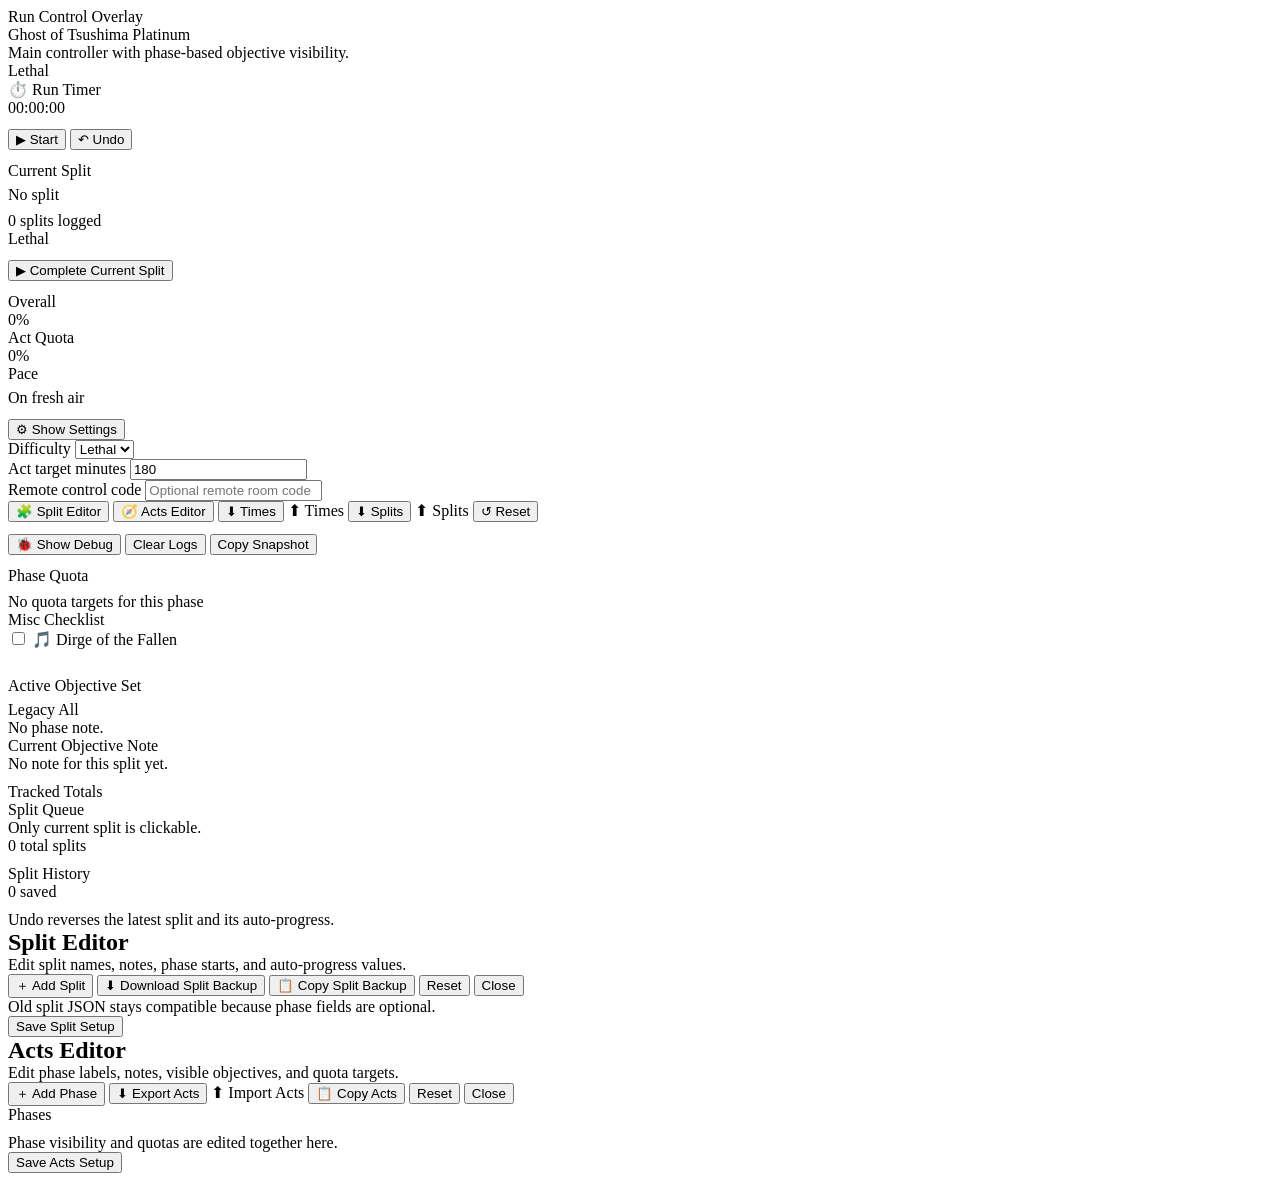
==== index.html @ b8024d8b "Update index.html" ====
<!DOCTYPE html>
<html lang="en">
<head>
  <meta charset="UTF-8" />
  <meta name="viewport" content="width=device-width, initial-scale=1.0" />
  <title>Ghost of Tsushima Controller</title>
  <link rel="stylesheet" href="./styles.css" />
</head>
<body>
  <div class="app">
    <div class="top">
      <div>
        <div class="eyebrow">Run Control Overlay</div>
        <div id="runTitle" class="title">Ghost of Tsushima Platinum</div>
        <div class="subtitle">Main controller with phase-based objective visibility.</div>
      </div>
      <div id="difficultyBadge" class="badge lethal">Lethal</div>
    </div>

    <div class="layout">
      <div class="stack">
        <div class="panel">
          <div class="timerBox">
            <div class="timerLabel">⏱️ Run Timer</div>
            <div id="timer" class="timer">00:00:00</div>
            <div class="row" style="justify-content:center;margin-top:12px">
              <button id="startPauseBtn" class="btn primary">▶ Start</button>
              <button id="undoBtn" class="btn">↶ Undo</button>
            </div>
          </div>
        </div>

        <div class="panel">
          <div class="card">
            <div class="eyebrow">Current Split</div>
            <div id="currentSplitLabel" class="mid" style="margin-top:6px">No split</div>
            <div class="row" style="margin-top:8px">
              <div id="historyCount" class="pill">0 splits logged</div>
              <div id="modePill" class="pill">Lethal</div>
            </div>
            <button id="advanceCurrentBtn" class="btn primary full" style="margin-top:12px">
              ▶ Complete Current Split
            </button>
          </div>
        </div>

        <div class="panel">
          <div class="compact">
            <div class="card">
              <div class="eyebrow">Overall</div>
              <div id="overallPercent" class="big">0%</div>
              <div class="bar"><span id="overallBar" style="width:0%"></span></div>
            </div>
            <div class="card">
              <div class="eyebrow">Act Quota</div>
              <div id="act1SummaryValue" class="big">0%</div>
              <div class="bar">
                <span id="act1SummaryBar" style="width:0%;background:var(--blue)"></span>
              </div>
            </div>
            <div class="card">
              <div class="eyebrow">Pace</div>
              <div id="pacePill" class="mid" style="margin-top:6px">On fresh air</div>
            </div>
          </div>
        </div>

        <div class="panel">
          <button id="settingsToggle" class="btn full">⚙ Show Settings</button>

          <div id="settingsPanel" class="settings">
            <div class="fields">
              <div class="field">
                <label for="difficultySelect">Difficulty</label>
                <select id="difficultySelect">
                  <option value="Lethal">Lethal</option>
                  <option value="Easy">Easy</option>
                </select>
              </div>

              <div class="field">
                <label for="act1TargetMinutes">Act target minutes</label>
                <input id="act1TargetMinutes" type="number" value="180" />
              </div>

              <div class="field">
                <label for="remoteCode">Remote control code</label>
                <input id="remoteCode" type="text" placeholder="Optional remote room code" />
              </div>

              <div class="row">
                <button id="openSplitEditorBtn" class="btn">🧩 Split Editor</button>
                <button id="openActsEditorBtn" class="btn">🧭 Acts Editor</button>
                <button id="exportTimesBtn" class="btn">⬇ Times</button>
                <label class="btn">
                  ⬆ Times
                  <input id="importTimesInput" type="file" accept="application/json" hidden />
                </label>
                <button id="exportSplitsBtn" class="btn">⬇ Splits</button>
                <label class="btn">
                  ⬆ Splits
                  <input id="importSplitsInput" type="file" accept="application/json" hidden />
                </label>
                <button id="resetBtn" class="btn danger">↺ Reset</button>
              </div>
            </div>

            <div class="debugDock">
              <div class="row">
                <button id="debugToggle" class="btn">🐞 Show Debug</button>
                <button id="debugClear" class="btn">Clear Logs</button>
                <button id="debugCopy" class="btn">Copy Snapshot</button>
              </div>

              <div id="debugPanel" class="debugPanel">
                <div class="debugSection">
                  <div class="eyebrow">Status</div>
                  <div id="debugStatus"></div>
                </div>

                <div class="debugSection">
                  <div class="eyebrow">Logs</div>
                  <div id="debugBody" class="debugBody"></div>
                </div>
              </div>
            </div>
          </div>
        </div>
      </div>

      <div class="stack">
        <div class="goalsQueue">
          <div class="panel">
            <div class="mainTop">
              <div class="card">
                <div class="eyebrow">Phase Quota</div>
                <div id="act1QuotaText" class="mid" style="margin-top:8px">
                  No quota targets for this phase
                </div>
              </div>

              <div class="card">
                <div class="eyebrow">Misc Checklist</div>
                <label class="row" style="margin-top:10px;justify-content:flex-start;gap:8px;cursor:pointer">
                  <input id="dirgeCheckbox" type="checkbox" />
                  <span>🎵 Dirge of the Fallen</span>
                </label>
                <div class="subtitle" style="margin-top:10px;color:white">
                  Monochrome and Cooper are tracked as counters. Dirge is a one-time checkbox.
                </div>
              </div>
            </div>

            <div class="phaseBox">
              <div class="eyebrow">Active Objective Set</div>
              <div id="activePhaseName" class="mid" style="margin-top:6px">Legacy All</div>
              <div id="activePhaseNote" class="objectiveText">No phase note.</div>
              <div id="visibleObjectives" class="visibleList"></div>
            </div>

            <div class="objectiveNote">
              <div class="eyebrow">Current Objective Note</div>
              <div id="currentObjectiveText" class="objectiveText">No note for this split yet.</div>
            </div>

            <div class="eyebrow" style="margin-top:10px">Tracked Totals</div>
            <div id="progressGrid" class="progressGrid"></div>
          </div>

          <div class="panel">
            <div class="row between" style="margin-bottom:10px">
              <div>
                <div class="mid">Split Queue</div>
                <div class="subtitle">Only current split is clickable.</div>
              </div>
              <div id="queuePill" class="pill">0 total splits</div>
            </div>

            <div class="queueWrap">
              <div id="splitButtons" class="splitList"></div>

              <div class="card">
                <div class="row between">
                  <div class="eyebrow">Split History</div>
                  <div id="historySaved" class="subtitle">0 saved</div>
                </div>
                <div id="historyList" class="history" style="margin-top:8px"></div>
                <div class="subtitle" style="margin-top:10px">
                  Undo reverses the latest split and its auto-progress.
                </div>
              </div>
            </div>
          </div>
        </div>
      </div>
    </div>

    <div id="splitEditorOverlay" class="overlay">
      <div class="editor">
        <div class="editorHead">
          <div>
            <h2 style="margin:0">Split Editor</h2>
            <div class="subtitle">
              Edit split names, notes, phase starts, and auto-progress values.
            </div>
          </div>
          <div class="row">
            <button id="addSplitEditorBtn" class="btn">＋ Add Split</button>
            <button id="downloadSplitBackupBtn" class="btn">⬇ Download Split Backup</button>
            <button id="copySplitBackupBtn" class="btn">📋 Copy Split Backup</button>
            <button id="resetSplitEditorBtn" class="btn">Reset</button>
            <button id="closeSplitEditorBtn" class="btn">Close</button>
          </div>
        </div>

        <div id="splitEditorGrid" class="editorGrid"></div>

        <div class="editorHead" style="border-top:1px solid var(--border);border-bottom:0;top:auto;bottom:0">
          <div class="subtitle">Old split JSON stays compatible because phase fields are optional.</div>
          <button id="saveSplitEditorBtn" class="btn primary">Save Split Setup</button>
        </div>
      </div>
    </div>

    <div id="actsEditorOverlay" class="overlay">
      <div class="editor">
        <div class="editorHead">
          <div>
            <h2 style="margin:0">Acts Editor</h2>
            <div class="subtitle">
              Edit phase labels, notes, visible objectives, and quota targets.
            </div>
          </div>
          <div class="row">
            <button id="addActsEditorBtn" class="btn">＋ Add Phase</button>
            <button id="exportActsEditorBtn" class="btn">⬇ Export Acts</button>
            <label class="btn">
              ⬆ Import Acts
              <input id="importActsEditorInput" type="file" accept="application/json" hidden />
            </label>
            <button id="copyActsEditorBtn" class="btn">📋 Copy Acts</button>
            <button id="resetActsEditorBtn" class="btn">Reset</button>
            <button id="closeActsEditorBtn" class="btn">Close</button>
          </div>
        </div>

        <div class="editorGrid" style="grid-template-columns: 320px 1fr;">
          <div class="editorCard">
            <div class="eyebrow" style="margin-bottom:10px">Phases</div>
            <div id="actsEditorPhaseList" class="splitList"></div>
          </div>

          <div id="actsEditorForm"></div>
        </div>

        <div class="editorHead" style="border-top:1px solid var(--border);border-bottom:0;top:auto;bottom:0">
          <div class="subtitle">Phase visibility and quotas are edited together here.</div>
          <button id="saveActsEditorBtn" class="btn primary">Save Acts Setup</button>
        </div>
      </div>
    </div>
  </div>

  <script type="module" src="./controller.js"></script>
</body>
</html>
---- styles.css ----
.layout {
  display: grid;
  grid-template-columns: 350px 1fr;
  gap: 12px;
}

.stack > * + * {
  margin-top: 12px;
}

.panel {
  background: var(--panel);
  border: 1px solid var(--border);
}

.copyModal {
  width: min(900px, 100%);
  background: rgba(8, 12, 22, 0.98);
  border: 1px solid var(--border);
  border-radius: 22px;
  box-shadow: var(--shadow);
  padding: 14px;
}

.copyArea {
  width: 100%;
  min-height: 360px;
  background: rgba(0, 0, 0, 0.32);
  color: white;
  border: 1px solid var(--border);
  border-radius: 12px;
  padding: 12px;
  font-family: var(--mono);
  font-size: 12px;
  line-height: 1.4;
  resize: vertical;
}

.debugDock {
  margin-top: 12px;
}

.debugPanel {
  display: none;
  margin-top: 10px;
  padding: 12px;
  background: rgba(0, 0, 0, 0.55);
  border: 1px solid var(--border);
  border-radius: 16px;
}

.debugPanel.open {
  display: block;
}

.debugSection + .debugSection {
  margin-top: 12px;
}

.debugBody {
  max-height: 320px;
  overflow: auto;
  display: grid;
  gap: 8px;
  margin-top: 8px;
}

.debugLog {
  border: 1px solid var(--border);
  border-radius: 12px;
  padding: 8px 10px;
  background: rgba(255, 255, 255, 0.04);
}

.debugLog-info {
  border-color: rgba(97, 168, 255, 0.25);
}

.debugLog-warn {
  border-color: rgba(255, 196, 0, 0.28);
}

.debugLog-error {
  border-color: rgba(255, 93, 115, 0.28);
}

.debugLogTop {
  display: flex;
  gap: 8px;
  flex-wrap: wrap;
  font-size: 11px;
  color: var(--muted);
  margin-bottom: 4px;
}

.debugLogName,
.debugLogLevel {
  font-weight: 800;
}

.debugLogMsg {
  font-size: 13px;
  color: var(--text);
}

.debugLogData {
  margin: 6px 0 0;
  padding: 8px;
  border-radius: 10px;
  background: rgba(0, 0, 0, 0.25);
  font-family: var(--mono);
  font-size: 11px;
  white-space: pre-wrap;
  word-break: break-word;
  color: #dbeafe;
}

.debugStatusRow {
  display: grid;
  grid-template-columns: 180px 1fr;
  gap: 10px;
  padding: 6px 0;
  border-top: 1px solid rgba(255, 255, 255, 0.05);
}

.debugStatusRow:first-child {
  border-top: 0;
}

.debugStatusKey {
  color: var(--muted);
  font-size: 12px;
}

.debugStatusValue {
  color: var(--text);
  font-size: 12px;
  font-weight: 700;
}

.debugEmpty {
  color: var(--muted);
  font-size: 12px;
  padding: 8px 0;
}

@media (max-width: 1280px) {
  .layout,
  .queueWrap,
  .mainTop,
  .goalsQueue {
    grid-template-columns: 1fr;
  }
}

@media (max-width: 760px) {
  .editorCounters {
    grid-template-columns: 1fr;
  }

  .debugStatusRow {
    grid-template-columns: 1fr;
    gap: 4px;
  }
}
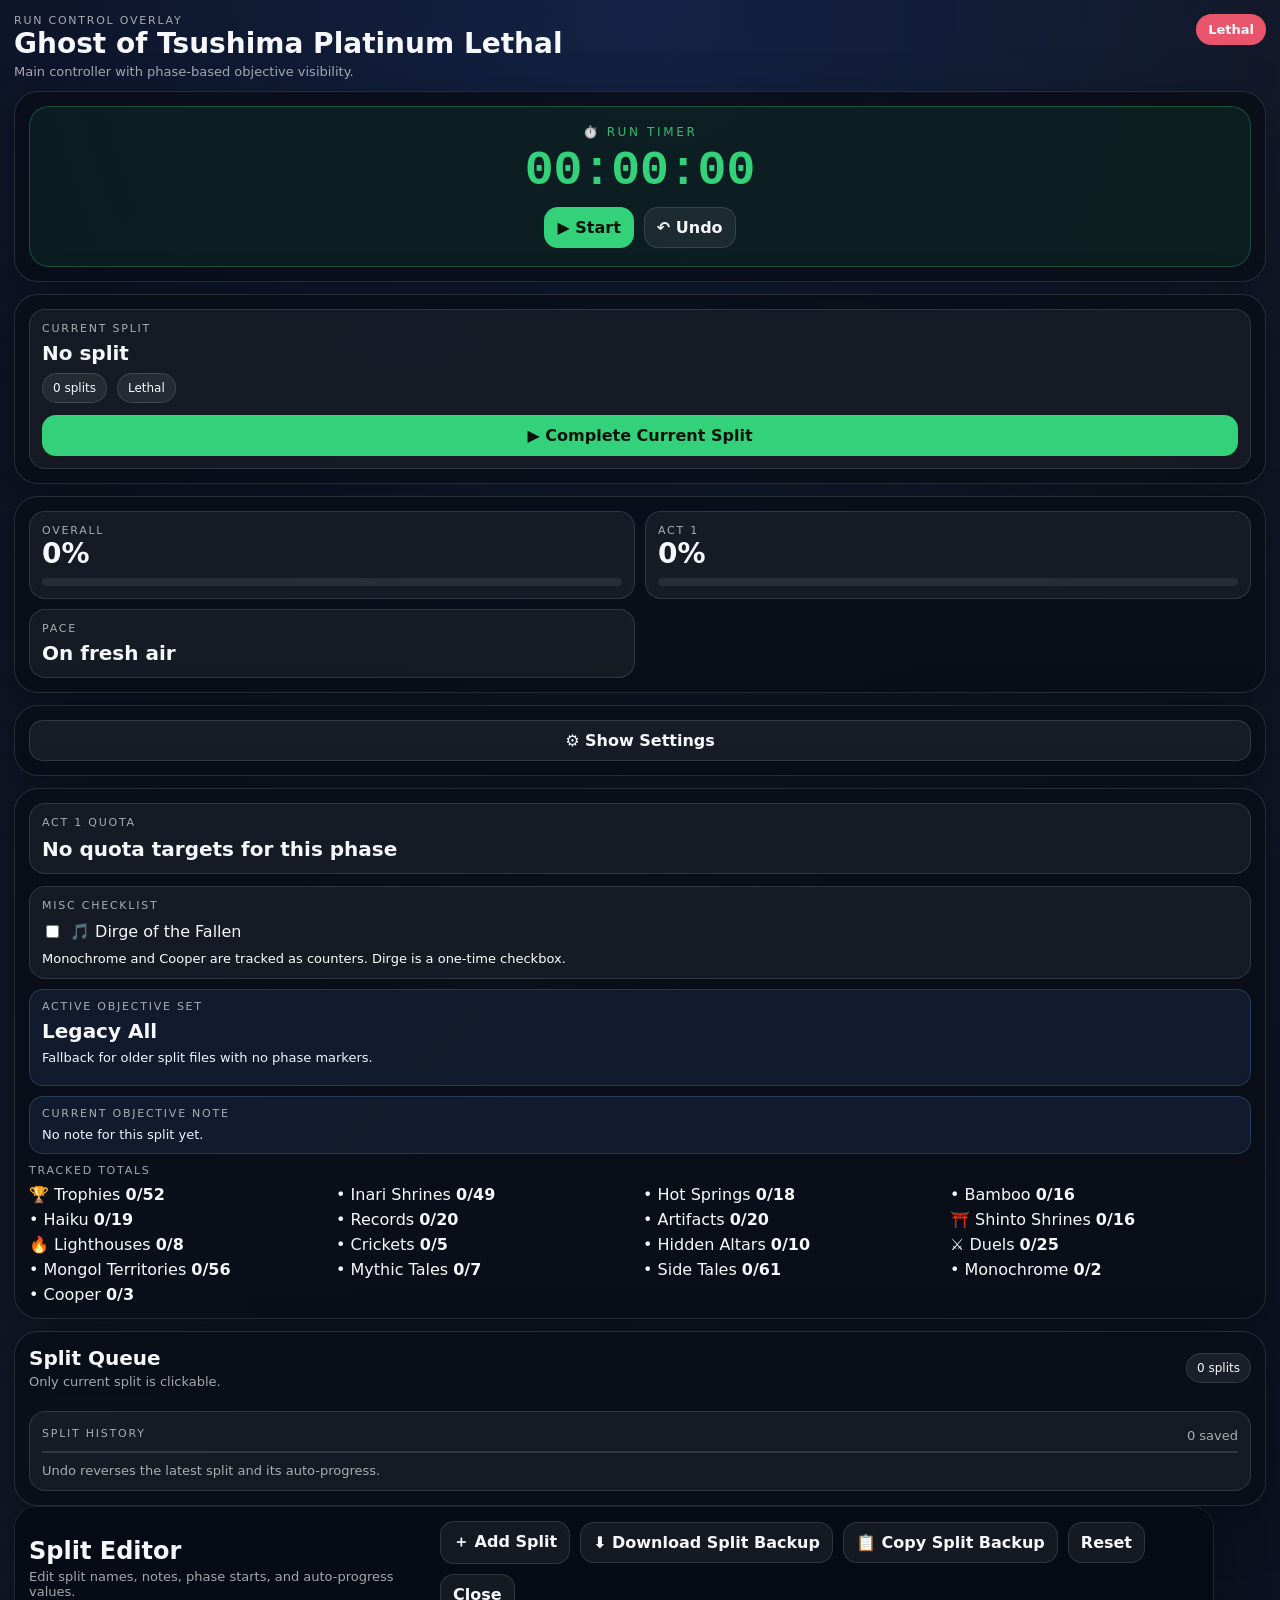
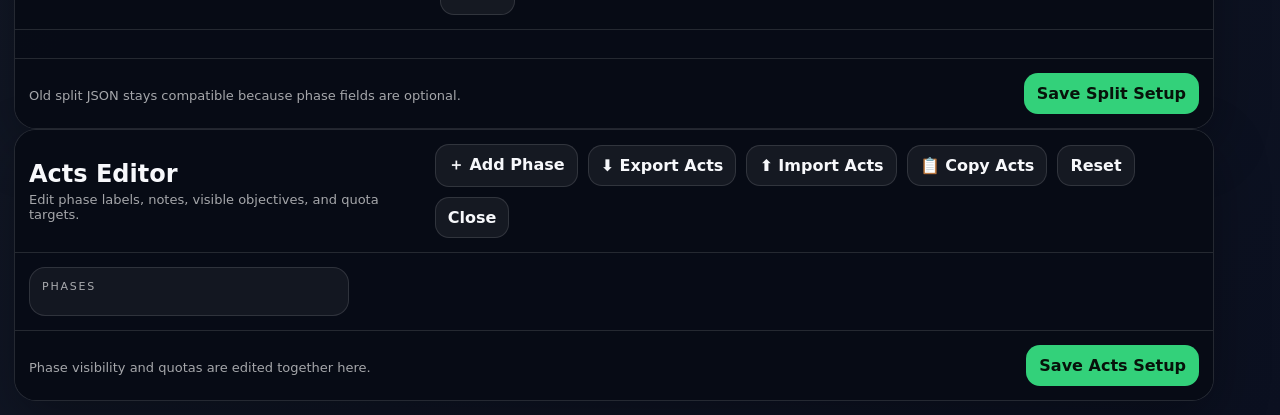
==== commit 1e1decc7: "Update index.html" ====
--- a/index.html
+++ b/index.html
@@ -11,7 +11,7 @@
     <div class="top">
       <div>
         <div class="eyebrow">Run Control Overlay</div>
-        <div id="runTitle" class="title">Ghost of Tsushima Platinum</div>
+        <div id="runTitle" class="title">Ghost of Tsushima Platinum Lethal</div>
         <div class="subtitle">Main controller with phase-based objective visibility.</div>
       </div>
       <div id="difficultyBadge" class="badge lethal">Lethal</div>
@@ -46,19 +46,19 @@
 
         <div class="panel">
           <div class="compact">
-            <div class="card">
+            <div class="card statCard">
               <div class="eyebrow">Overall</div>
               <div id="overallPercent" class="big">0%</div>
               <div class="bar"><span id="overallBar" style="width:0%"></span></div>
             </div>
-            <div class="card">
-              <div class="eyebrow">Act Quota</div>
+            <div class="card statCard">
+              <div class="eyebrow" id="actQuotaLabel">Act 1</div>
               <div id="act1SummaryValue" class="big">0%</div>
               <div class="bar">
                 <span id="act1SummaryBar" style="width:0%;background:var(--blue)"></span>
               </div>
             </div>
-            <div class="card">
+            <div class="card statCard">
               <div class="eyebrow">Pace</div>
               <div id="pacePill" class="mid" style="margin-top:6px">On fresh air</div>
             </div>
@@ -87,22 +87,22 @@
                 <label for="remoteCode">Remote control code</label>
                 <input id="remoteCode" type="text" placeholder="Optional remote room code" />
               </div>
-
-              <div class="row">
-                <button id="openSplitEditorBtn" class="btn">🧩 Split Editor</button>
-                <button id="openActsEditorBtn" class="btn">🧭 Acts Editor</button>
-                <button id="exportTimesBtn" class="btn">⬇ Times</button>
-                <label class="btn">
-                  ⬆ Times
-                  <input id="importTimesInput" type="file" accept="application/json" hidden />
-                </label>
-                <button id="exportSplitsBtn" class="btn">⬇ Splits</button>
-                <label class="btn">
-                  ⬆ Splits
-                  <input id="importSplitsInput" type="file" accept="application/json" hidden />
-                </label>
-                <button id="resetBtn" class="btn danger">↺ Reset</button>
-              </div>
+            </div>
+
+            <div class="row">
+              <button id="openSplitEditorBtn" class="btn">🧩 Split Editor</button>
+              <button id="openActsEditorBtn" class="btn">🧭 Acts Editor</button>
+              <button id="exportTimesBtn" class="btn">⬇ Times</button>
+              <label class="btn">
+                ⬆ Times
+                <input id="importTimesInput" type="file" accept="application/json" hidden />
+              </label>
+              <button id="exportSplitsBtn" class="btn">⬇ Splits</button>
+              <label class="btn">
+                ⬆ Splits
+                <input id="importSplitsInput" type="file" accept="application/json" hidden />
+              </label>
+              <button id="resetBtn" class="btn danger">↺ Reset</button>
             </div>
 
             <div class="debugDock">
@@ -133,8 +133,8 @@
           <div class="panel">
             <div class="mainTop">
               <div class="card">
-                <div class="eyebrow">Phase Quota</div>
-                <div id="act1QuotaText" class="mid" style="margin-top:8px">
+                <div class="eyebrow" id="act1QuotaTitle">Act 1 Quota</div>
+                <div id="act1QuotaText" class="mid quotaInline" style="margin-top:8px">
                   No quota targets for this phase
                 </div>
               </div>
@@ -195,7 +195,7 @@
       </div>
     </div>
 
-    <div id="splitEditorOverlay" class="overlay">
+    <div id="splitEditorOverlay" class="overlayModal">
       <div class="editor">
         <div class="editorHead">
           <div>
@@ -222,7 +222,7 @@
       </div>
     </div>
 
-    <div id="actsEditorOverlay" class="overlay">
+    <div id="actsEditorOverlay" class="overlayModal">
       <div class="editor">
         <div class="editorHead">
           <div>
--- a/styles.css
+++ b/styles.css
@@ -1,3 +1,91 @@
+:root {
+  --bg: #0d1324;
+  --bg2: #121826;
+  --panel: rgba(10, 14, 25, 0.88);
+  --panel2: rgba(255, 255, 255, 0.05);
+  --border: rgba(255, 255, 255, 0.12);
+  --text: #f7f8fb;
+  --muted: rgba(255, 255, 255, 0.64);
+  --green: #33d17a;
+  --blue: #61a8ff;
+  --red: #ff5d73;
+  --shadow: 0 18px 55px rgba(0, 0, 0, 0.32);
+  --r1: 24px;
+  --r2: 16px;
+  --mono: ui-monospace, SFMono-Regular, Menlo, Consolas, monospace;
+}
+
+* {
+  box-sizing: border-box;
+}
+
+html,
+body {
+  margin: 0;
+  padding: 0;
+  min-height: 100%;
+  background:
+    radial-gradient(circle at top, rgba(37, 99, 235, 0.16), transparent 35%),
+    linear-gradient(135deg, var(--bg), var(--bg2) 45%, #0b1020);
+  color: var(--text);
+  font-family: Inter, system-ui, sans-serif;
+}
+
+button,
+input,
+select,
+textarea {
+  font: inherit;
+}
+
+.app {
+  max-width: 1520px;
+  margin: 0 auto;
+  padding: 14px;
+}
+
+.top {
+  display: flex;
+  justify-content: space-between;
+  gap: 12px;
+  align-items: flex-start;
+  margin-bottom: 12px;
+}
+
+.eyebrow {
+  text-transform: uppercase;
+  letter-spacing: 0.16em;
+  font-size: 11px;
+  color: var(--muted);
+}
+
+.title {
+  font-size: 28px;
+  font-weight: 900;
+}
+
+.subtitle {
+  font-size: 13px;
+  color: var(--muted);
+  margin-top: 4px;
+}
+
+.badge {
+  padding: 8px 12px;
+  border-radius: 999px;
+  font-weight: 800;
+  font-size: 13px;
+}
+
+.badge.lethal {
+  background: rgba(255, 93, 115, 0.9);
+}
+
+.badge.easy {
+  background: rgba(51, 209, 122, 0.9);
+  color: #08110a;
+}
+
 .layout {
   display: grid;
   grid-template-columns: 350px 1fr;
@@ -11,29 +99,460 @@
 .panel {
   background: var(--panel);
   border: 1px solid var(--border);
-}
-
-.copyModal {
-  width: min(900px, 100%);
-  background: rgba(8, 12, 22, 0.98);
+  border-radius: var(--r1);
+  box-shadow: var(--shadow);
+  padding: 14px;
+}
+
+.card {
+  background: var(--panel2);
+  border: 1px solid var(--border);
+  border-radius: var(--r2);
+  padding: 12px;
+}
+
+.row {
+  display: flex;
+  gap: 10px;
+  align-items: center;
+  flex-wrap: wrap;
+}
+
+.between {
+  justify-content: space-between;
+}
+
+.btn {
+  border: 1px solid var(--border);
+  background: rgba(255, 255, 255, 0.06);
+  color: var(--text);
+  padding: 10px 12px;
+  border-radius: 14px;
+  cursor: pointer;
+  font-weight: 700;
+}
+
+.btn:hover {
+  background: rgba(255, 255, 255, 0.1);
+}
+
+.btn.primary {
+  background: var(--green);
+  color: #07120a;
+  border-color: rgba(51, 209, 122, 0.35);
+}
+
+.btn.danger {
+  background: rgba(255, 93, 115, 0.12);
+  color: #ffd8dd;
+  border-color: rgba(255, 93, 115, 0.35);
+}
+
+.btn.small {
+  padding: 7px 10px;
+  border-radius: 10px;
+}
+
+.btn:disabled {
+  opacity: 0.45;
+  cursor: not-allowed;
+}
+
+.full {
+  width: 100%;
+  justify-content: center;
+}
+
+.timerBox {
+  text-align: center;
+  border: 1px solid rgba(51, 209, 122, 0.28);
+  background: rgba(51, 209, 122, 0.08);
+  border-radius: 20px;
+  padding: 18px;
+}
+
+.timerLabel {
+  color: rgba(51, 209, 122, 0.88);
+  letter-spacing: 0.22em;
+  text-transform: uppercase;
+  font-size: 12px;
+}
+
+.timer {
+  font-family: var(--mono);
+  font-size: 48px;
+  font-weight: 900;
+  line-height: 1;
+  color: var(--green);
+  margin-top: 8px;
+}
+
+.pill {
+  background: rgba(255, 255, 255, 0.07);
+  border: 1px solid var(--border);
+  border-radius: 999px;
+  padding: 7px 10px;
+  font-size: 12px;
+}
+
+.big {
+  font-size: 28px;
+  font-weight: 900;
+}
+
+.mid {
+  font-size: 20px;
+  font-weight: 900;
+}
+
+.bar {
+  height: 8px;
+  background: rgba(255, 255, 255, 0.08);
+  border-radius: 999px;
+  overflow: hidden;
+  margin-top: 8px;
+}
+
+.bar > span {
+  display: block;
+  height: 100%;
+  background: var(--green);
+}
+
+.compact {
+  display: grid;
+  grid-template-columns: repeat(3, minmax(0, 1fr));
+  gap: 10px;
+}
+
+.goalsQueue {
+  display: grid;
+  grid-template-columns: 1fr 360px;
+  gap: 12px;
+}
+
+.mainTop {
+  display: grid;
+  grid-template-columns: 1fr 260px;
+  gap: 12px;
+}
+
+.phaseBox,
+.objectiveNote {
+  margin-top: 10px;
+  background: rgba(97, 168, 255, 0.09);
+  border: 1px solid rgba(97, 168, 255, 0.22);
+  border-radius: 14px;
+  padding: 10px 12px;
+}
+
+.objectiveText {
+  font-size: 13px;
+  line-height: 1.35;
+  color: #eef4ff;
+  margin-top: 6px;
+  white-space: pre-wrap;
+}
+
+.visibleList {
+  display: flex;
+  flex-wrap: wrap;
+  gap: 6px;
+  margin-top: 8px;
+}
+
+.miniChip {
+  display: inline-flex;
+  align-items: center;
+  gap: 6px;
+  padding: 6px 8px;
+  background: rgba(255, 255, 255, 0.05);
+  border: 1px solid var(--border);
+  border-radius: 999px;
+  font-size: 12px;
+}
+
+.progressGrid {
+  display: grid;
+  grid-template-columns: repeat(4, minmax(0, 1fr));
+  gap: 6px;
+  margin-top: 8px;
+}
+
+.counter {
+  display: grid;
+  grid-template-columns: 42px 1fr 42px;
+  align-items: stretch;
+  min-height: 102px;
+  background: var(--panel2);
+  border: 1px solid var(--border);
+  border-radius: 16px;
+  overflow: hidden;
+}
+
+.counterSide {
+  display: flex;
+  align-items: center;
+  justify-content: center;
+  background: rgba(255, 255, 255, 0.03);
+}
+
+.counterSide button {
+  width: 100%;
+  height: 100%;
+  border: 0;
+  background: transparent;
+  color: var(--text);
+  font-size: 22px;
+  font-weight: 700;
+  cursor: pointer;
+}
+
+.counterSide button:hover {
+  background: rgba(255, 255, 255, 0.05);
+}
+
+.counterCenter {
+  display: flex;
+  flex-direction: column;
+  align-items: center;
+  justify-content: center;
+  padding: 8px 6px;
+  text-align: center;
+}
+
+.counterLabel {
+  font-size: 10px;
+  line-height: 1.1;
+  font-weight: 800;
+  letter-spacing: 0.06em;
+  text-transform: uppercase;
+  color: #eef2ff;
+}
+
+.counterIcon {
+  font-size: 28px;
+  line-height: 1;
+  margin: 6px 0 4px;
+}
+
+.counterAmt {
+  font-size: 18px;
+  font-weight: 900;
+  line-height: 1.05;
+}
+
+.counterPct {
+  font-size: 10px;
+  color: var(--muted);
+  margin-top: 4px;
+}
+
+.manual {
+  font-size: 9px;
+  color: #c7d2fe;
+  background: rgba(129, 140, 248, 0.15);
+  border: 1px solid rgba(129, 140, 248, 0.26);
+  padding: 2px 5px;
+  border-radius: 999px;
+  margin-top: 4px;
+}
+
+.queueWrap {
+  display: grid;
+  grid-template-columns: 1fr;
+  gap: 12px;
+}
+
+.splitList {
+  display: grid;
+  gap: 6px;
+  max-height: 420px;
+  overflow: auto;
+}
+
+.split {
+  border: 1px solid var(--border);
+  background: rgba(255, 255, 255, 0.05);
+  color: white;
+  border-radius: 14px;
+  padding: 9px 10px;
+  display: grid;
+  grid-template-columns: auto 1fr auto;
+  gap: 8px;
+  align-items: center;
+  font-weight: 700;
+  text-align: left;
+  cursor: pointer;
+}
+
+.split:hover {
+  background: rgba(255, 255, 255, 0.1);
+}
+
+.split.done {
+  background: rgba(51, 209, 122, 0.14);
+  color: #dafce8;
+  border-color: rgba(51, 209, 122, 0.3);
+}
+
+.split.active {
+  background: rgba(97, 168, 255, 0.9);
+  color: #081220;
+}
+
+.split:disabled {
+  opacity: 0.45;
+  cursor: not-allowed;
+}
+
+.splitSub {
+  font-size: 10px;
+  opacity: 0.72;
+  font-weight: 600;
+  margin-top: 2px;
+}
+
+.history {
+  max-height: 340px;
+  overflow: auto;
+  border: 1px solid var(--border);
+  border-radius: 14px;
+}
+
+.historyRow {
+  display: grid;
+  grid-template-columns: 1.2fr 1fr 1fr;
+  gap: 8px;
+  padding: 9px 10px;
+  border-top: 1px solid rgba(255, 255, 255, 0.06);
+  font-size: 13px;
+}
+
+.historyRow:first-child {
+  border-top: 0;
+}
+
+.mono {
+  font-family: var(--mono);
+}
+
+.green {
+  color: var(--green);
+}
+
+.settings {
+  display: none;
+  margin-top: 12px;
+}
+
+.settings.open {
+  display: block;
+}
+
+.fields {
+  display: grid;
+  gap: 10px;
+}
+
+.field {
+  display: grid;
+  gap: 5px;
+}
+
+.field label {
+  font-size: 11px;
+  color: var(--muted);
+  text-transform: uppercase;
+  letter-spacing: 0.14em;
+}
+
+.field input,
+.field select,
+.field textarea {
+  width: 100%;
+  background: rgba(0, 0, 0, 0.28);
+  color: white;
+  border: 1px solid var(--border);
+  border-radius: 10px;
+  padding: 9px 11px;
+}
+
+.overlay {
+  position: fixed;
+  inset: 0;
+  background: rgba(0, 0, 0, 0.62);
+  backdrop-filter: blur(8px);
+  display: none;
+  align-items: center;
+  justify-content: center;
+  padding: 14px;
+  z-index: 50;
+}
+
+.overlay.open {
+  display: flex;
+}
+
+.editor {
+  width: min(1200px, 100%);
+  max-height: 90vh;
+  overflow: auto;
+  background: rgba(8, 12, 22, 0.96);
   border: 1px solid var(--border);
   border-radius: 22px;
   box-shadow: var(--shadow);
+}
+
+.editorHead {
+  display: flex;
+  justify-content: space-between;
+  gap: 12px;
+  align-items: center;
   padding: 14px;
-}
-
-.copyArea {
-  width: 100%;
-  min-height: 360px;
-  background: rgba(0, 0, 0, 0.32);
-  color: white;
-  border: 1px solid var(--border);
-  border-radius: 12px;
+  border-bottom: 1px solid var(--border);
+  position: sticky;
+  top: 0;
+  background: rgba(8, 12, 22, 0.98);
+  z-index: 1;
+}
+
+.editorGrid {
+  padding: 14px;
+  display: grid;
+  gap: 12px;
+}
+
+.editorCard {
+  border: 1px solid var(--border);
+  background: var(--panel2);
+  border-radius: 16px;
   padding: 12px;
-  font-family: var(--mono);
-  font-size: 12px;
-  line-height: 1.4;
-  resize: vertical;
+}
+
+.editorInsert {
+  display: flex;
+  justify-content: center;
+}
+
+.editorInsertBtn {
+  min-width: 44px;
+  height: 32px;
+  padding: 0 12px;
+  border-radius: 999px;
+}
+
+.editorTop {
+  display: grid;
+  grid-template-columns: 220px 1fr;
+  gap: 10px;
+  margin-bottom: 10px;
+}
+
+.editorCounters {
+  display: grid;
+  grid-template-columns: repeat(4, minmax(0, 1fr));
+  gap: 8px;
 }
 
 .debugDock {
@@ -151,9 +670,35 @@
   .goalsQueue {
     grid-template-columns: 1fr;
   }
-}
-
-@media (max-width: 760px) {
+
+  .compact {
+    grid-template-columns: repeat(2, minmax(0, 1fr));
+  }
+}
+
+@media (max-width: 900px) {
+  .progressGrid {
+    grid-template-columns: repeat(2, minmax(0, 1fr));
+  }
+
+  .counter {
+    grid-template-columns: 38px 1fr 38px;
+    min-height: 96px;
+  }
+
+  .counterSide button {
+    font-size: 20px;
+  }
+
+  .counterIcon {
+    font-size: 24px;
+  }
+
+  .counterAmt {
+    font-size: 17px;
+  }
+
+  .editorTop,
   .editorCounters {
     grid-template-columns: 1fr;
   }
@@ -163,3 +708,21 @@
     gap: 4px;
   }
 }
+
+@media (max-width: 760px) {
+  .app {
+    padding: 10px;
+  }
+
+  .title {
+    font-size: 24px;
+  }
+
+  .timer {
+    font-size: 40px;
+  }
+
+  .compact {
+    grid-template-columns: 1fr;
+  }
+}
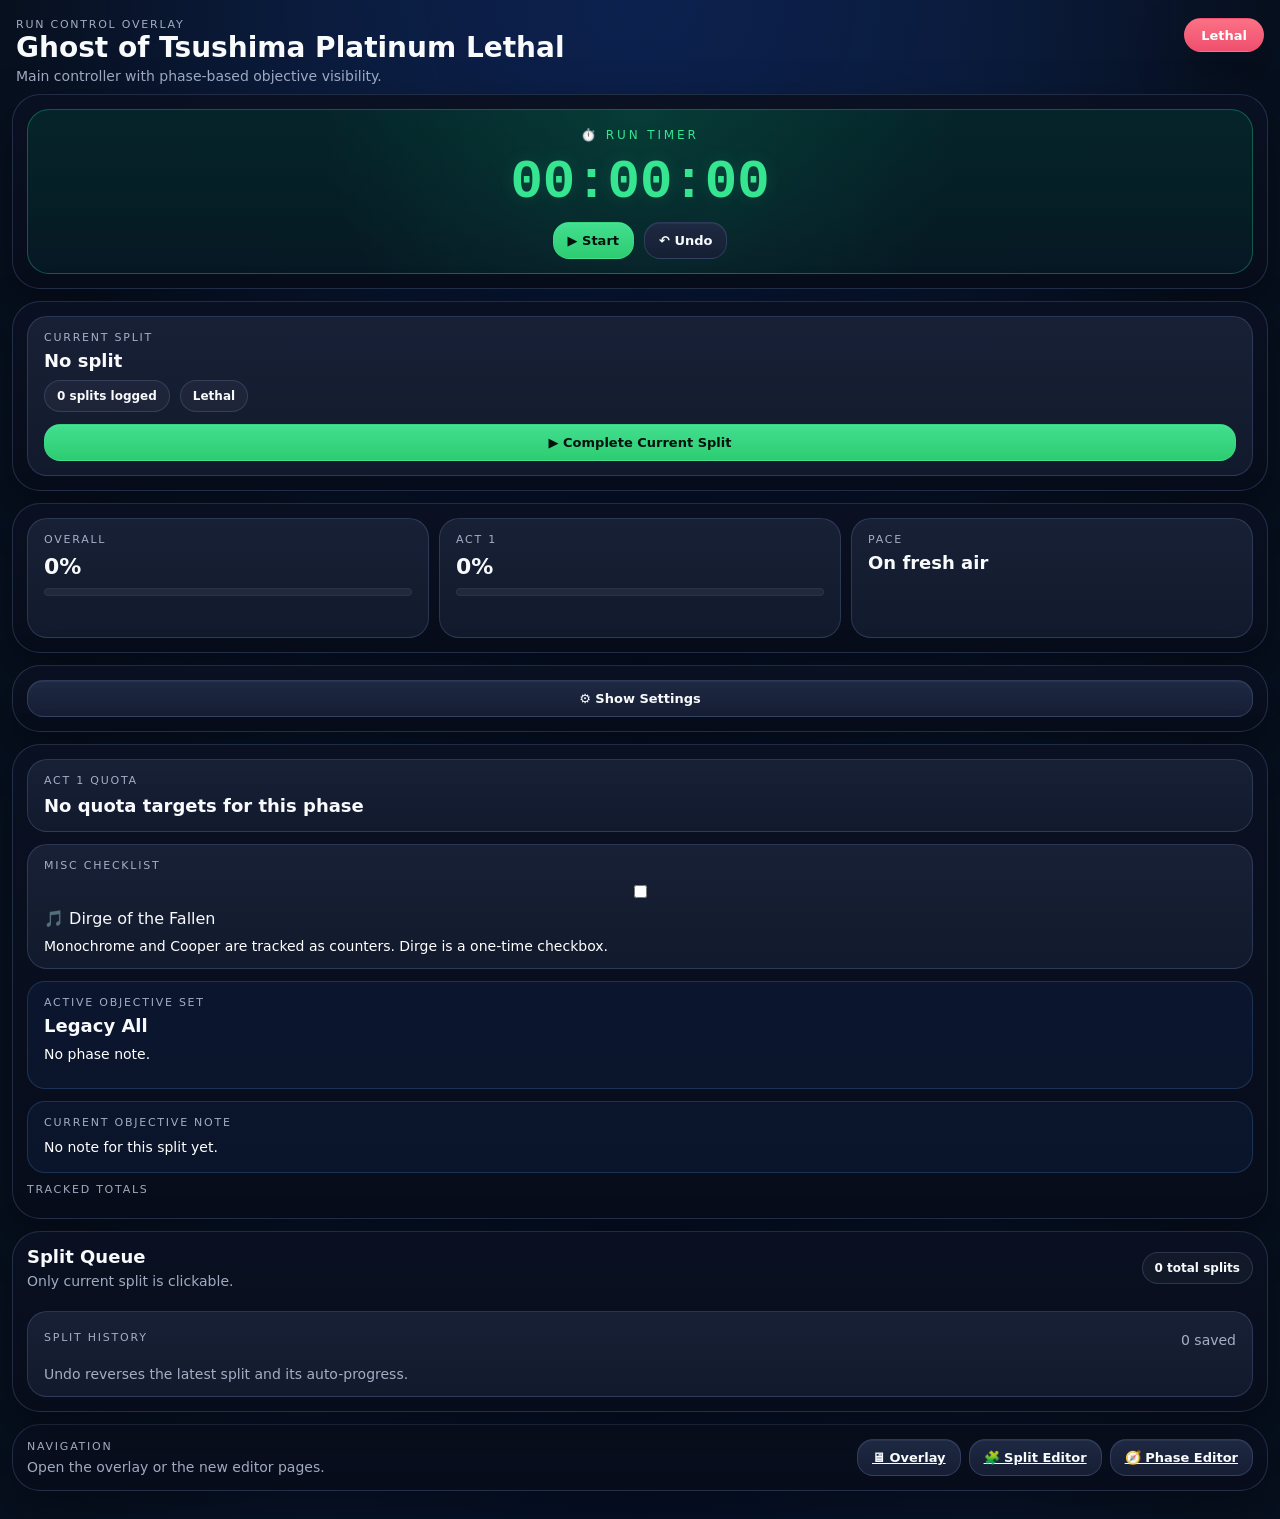
==== commit fde79bb7: "Update index.html" ====
--- a/index.html
+++ b/index.html
@@ -90,8 +90,6 @@
             </div>
 
             <div class="row">
-              <button id="openSplitEditorBtn" class="btn">🧩 Split Editor</button>
-              <button id="openActsEditorBtn" class="btn">🧭 Acts Editor</button>
               <button id="exportTimesBtn" class="btn">⬇ Times</button>
               <label class="btn">
                 ⬆ Times
@@ -195,6 +193,21 @@
       </div>
     </div>
 
+    <footer class="panel" style="margin-top:12px">
+      <div class="row between" style="gap:12px;flex-wrap:wrap">
+        <div>
+          <div class="eyebrow">Navigation</div>
+          <div class="subtitle">Open the overlay or the new editor pages.</div>
+        </div>
+
+        <div class="row" style="gap:8px;flex-wrap:wrap">
+          <a href="./overlay.html" class="btn">🖥 Overlay</a>
+          <a href="./splits.html" class="btn">🧩 Split Editor</a>
+          <a href="./phases.html" class="btn">🧭 Phase Editor</a>
+        </div>
+      </div>
+    </footer>
+
     <div id="splitEditorOverlay" class="overlayModal">
       <div class="editor">
         <div class="editorHead">
--- a/styles.css
+++ b/styles.css
@@ -1,17 +1,20 @@
 :root {
-  --bg: #0d1324;
-  --bg2: #121826;
-  --panel: rgba(10, 14, 25, 0.88);
-  --panel2: rgba(255, 255, 255, 0.05);
-  --border: rgba(255, 255, 255, 0.12);
-  --text: #f7f8fb;
-  --muted: rgba(255, 255, 255, 0.64);
-  --green: #33d17a;
-  --blue: #61a8ff;
-  --red: #ff5d73;
-  --shadow: 0 18px 55px rgba(0, 0, 0, 0.32);
-  --r1: 24px;
-  --r2: 16px;
+  --bg: #07111f;
+  --bg2: #0a1630;
+  --panel: rgba(14, 21, 40, 0.92);
+  --panel2: rgba(18, 28, 52, 0.92);
+  --panel3: rgba(10, 18, 35, 0.96);
+  --border: rgba(130, 156, 212, 0.22);
+  --border-strong: rgba(130, 156, 212, 0.4);
+  --text: #f8fafc;
+  --muted: rgba(220, 230, 255, 0.72);
+  --soft: rgba(220, 230, 255, 0.5);
+  --green: #36e58f;
+  --green2: #22c55e;
+  --red: #fb7185;
+  --blue: #60a5fa;
+  --gold: #fbbf24;
+  --shadow: 0 20px 50px rgba(0, 0, 0, 0.38);
   --mono: ui-monospace, SFMono-Regular, Menlo, Consolas, monospace;
 }
 
@@ -22,13 +25,16 @@
 html,
 body {
   margin: 0;
-  padding: 0;
   min-height: 100%;
+  color: var(--text);
+  font-family: Inter, system-ui, sans-serif;
   background:
-    radial-gradient(circle at top, rgba(37, 99, 235, 0.16), transparent 35%),
-    linear-gradient(135deg, var(--bg), var(--bg2) 45%, #0b1020);
-  color: var(--text);
-  font-family: Inter, system-ui, sans-serif;
+    radial-gradient(circle at top center, rgba(37, 99, 235, 0.2), transparent 38%),
+    linear-gradient(90deg, #07101f 0%, #08142b 24%, #061128 50%, #08142b 76%, #07101f 100%);
+}
+
+body {
+  padding: 8px 12px 28px;
 }
 
 button,
@@ -39,17 +45,29 @@
 }
 
 .app {
-  max-width: 1520px;
-  margin: 0 auto;
-  padding: 14px;
+  width: 100%;
 }
 
 .top {
   display: flex;
   justify-content: space-between;
-  gap: 12px;
   align-items: flex-start;
-  margin-bottom: 12px;
+  gap: 16px;
+  margin-bottom: 10px;
+  padding: 10px 4px 0;
+}
+
+.title {
+  font-size: 28px;
+  line-height: 1.05;
+  font-weight: 900;
+  margin-top: 2px;
+}
+
+.subtitle {
+  color: var(--muted);
+  font-size: 14px;
+  margin-top: 6px;
 }
 
 .eyebrow {
@@ -59,386 +77,187 @@
   color: var(--muted);
 }
 
-.title {
-  font-size: 28px;
+.badge {
+  display: inline-flex;
+  align-items: center;
+  justify-content: center;
+  min-height: 34px;
+  padding: 0 16px;
+  border-radius: 999px;
+  font-size: 13px;
+  font-weight: 800;
+  border: 1px solid transparent;
+  box-shadow: var(--shadow);
+}
+
+.badge.lethal {
+  background: linear-gradient(180deg, #fb7185, #ef4f6e);
+  color: white;
+}
+
+.layout {
+  display: grid;
+  grid-template-columns: 350px 1fr;
+  gap: 12px;
+}
+
+.stack > * + * {
+  margin-top: 12px;
+}
+
+.goalsQueue {
+  display: grid;
+  grid-template-columns: 1fr 350px;
+  gap: 12px;
+}
+
+.mainTop {
+  display: grid;
+  grid-template-columns: 1.4fr 0.9fr;
+  gap: 12px;
+  margin-bottom: 12px;
+}
+
+.panel {
+  background: linear-gradient(180deg, rgba(10, 17, 34, 0.96), rgba(7, 13, 26, 0.96));
+  border: 1px solid var(--border);
+  border-radius: 28px;
+  box-shadow: var(--shadow);
+  padding: 14px;
+}
+
+.card {
+  background: linear-gradient(180deg, rgba(27, 35, 58, 0.86), rgba(20, 28, 48, 0.84));
+  border: 1px solid var(--border);
+  border-radius: 20px;
+  padding: 14px 16px;
+}
+
+.timerBox {
+  border-radius: 22px;
+  padding: 18px 14px 14px;
+  text-align: center;
+  border: 1px solid rgba(40, 207, 147, 0.35);
+  background:
+    radial-gradient(circle at top, rgba(16, 185, 129, 0.16), transparent 50%),
+    linear-gradient(180deg, rgba(4, 43, 44, 0.78), rgba(7, 28, 38, 0.78));
+}
+
+.timerLabel {
+  text-transform: uppercase;
+  letter-spacing: 0.24em;
+  color: var(--green);
+  font-size: 12px;
+  margin-bottom: 14px;
+}
+
+.timer {
+  font-family: var(--mono);
+  font-size: 54px;
+  line-height: 1;
   font-weight: 900;
-}
-
-.subtitle {
-  font-size: 13px;
-  color: var(--muted);
-  margin-top: 4px;
-}
-
-.badge {
-  padding: 8px 12px;
-  border-radius: 999px;
+  color: var(--green);
+  text-shadow: 0 0 18px rgba(54, 229, 143, 0.14);
+}
+
+.row {
+  display: flex;
+  align-items: center;
+  gap: 10px;
+  flex-wrap: wrap;
+}
+
+.row.between {
+  justify-content: space-between;
+}
+
+.btn {
+  border: 1px solid var(--border);
+  background: linear-gradient(180deg, rgba(31, 42, 68, 0.96), rgba(22, 31, 52, 0.96));
+  color: var(--text);
+  padding: 10px 14px;
+  border-radius: 16px;
+  cursor: pointer;
   font-weight: 800;
   font-size: 13px;
-}
-
-.badge.lethal {
-  background: rgba(255, 93, 115, 0.9);
-}
-
-.badge.easy {
-  background: rgba(51, 209, 122, 0.9);
-  color: #08110a;
-}
-
-.layout {
-  display: grid;
-  grid-template-columns: 350px 1fr;
-  gap: 12px;
-}
-
-.stack > * + * {
-  margin-top: 12px;
-}
-
-.panel {
-  background: var(--panel);
-  border: 1px solid var(--border);
-  border-radius: var(--r1);
-  box-shadow: var(--shadow);
-  padding: 14px;
-}
-
-.card {
-  background: var(--panel2);
-  border: 1px solid var(--border);
-  border-radius: var(--r2);
-  padding: 12px;
-}
-
-.row {
-  display: flex;
-  gap: 10px;
-  align-items: center;
-  flex-wrap: wrap;
-}
-
-.between {
-  justify-content: space-between;
-}
-
-.btn {
-  border: 1px solid var(--border);
-  background: rgba(255, 255, 255, 0.06);
-  color: var(--text);
-  padding: 10px 12px;
-  border-radius: 14px;
-  cursor: pointer;
-  font-weight: 700;
+  transition: 0.15s ease;
+  box-shadow: inset 0 1px 0 rgba(255,255,255,0.05);
 }
 
 .btn:hover {
-  background: rgba(255, 255, 255, 0.1);
+  transform: translateY(-1px);
+  border-color: var(--border-strong);
 }
 
 .btn.primary {
-  background: var(--green);
-  color: #07120a;
-  border-color: rgba(51, 209, 122, 0.35);
+  background: linear-gradient(180deg, #41df8f, #2ecc71);
+  color: #04120d;
+  border-color: rgba(65, 223, 143, 0.4);
 }
 
 .btn.danger {
-  background: rgba(255, 93, 115, 0.12);
-  color: #ffd8dd;
-  border-color: rgba(255, 93, 115, 0.35);
-}
-
-.btn.small {
-  padding: 7px 10px;
-  border-radius: 10px;
-}
-
-.btn:disabled {
-  opacity: 0.45;
-  cursor: not-allowed;
-}
-
-.full {
+  background: linear-gradient(180deg, rgba(95, 28, 42, 0.96), rgba(63, 20, 31, 0.96));
+  color: #ffd9de;
+  border-color: rgba(251, 113, 133, 0.3);
+}
+
+.btn.full {
   width: 100%;
   justify-content: center;
 }
 
-.timerBox {
-  text-align: center;
-  border: 1px solid rgba(51, 209, 122, 0.28);
-  background: rgba(51, 209, 122, 0.08);
-  border-radius: 20px;
-  padding: 18px;
-}
-
-.timerLabel {
-  color: rgba(51, 209, 122, 0.88);
-  letter-spacing: 0.22em;
-  text-transform: uppercase;
+.pill {
+  display: inline-flex;
+  align-items: center;
+  min-height: 32px;
+  padding: 0 12px;
+  border-radius: 999px;
+  border: 1px solid var(--border);
+  background: rgba(255,255,255,0.04);
+  color: var(--text);
   font-size: 12px;
-}
-
-.timer {
-  font-family: var(--mono);
-  font-size: 48px;
+  font-weight: 800;
+}
+
+.mid {
+  font-size: 18px;
   font-weight: 900;
+  line-height: 1.2;
+}
+
+.big {
+  font-size: 22px;
   line-height: 1;
-  color: var(--green);
-  margin-top: 8px;
-}
-
-.pill {
-  background: rgba(255, 255, 255, 0.07);
-  border: 1px solid var(--border);
+  font-weight: 900;
+  margin-top: 10px;
+}
+
+.compact {
+  display: grid;
+  grid-template-columns: repeat(3, 1fr);
+  gap: 10px;
+}
+
+.statCard {
+  min-height: 120px;
+}
+
+.bar {
+  margin-top: 10px;
+  width: 100%;
+  height: 8px;
   border-radius: 999px;
-  padding: 7px 10px;
-  font-size: 12px;
-}
-
-.big {
-  font-size: 28px;
-  font-weight: 900;
-}
-
-.mid {
-  font-size: 20px;
-  font-weight: 900;
-}
-
-.bar {
-  height: 8px;
-  background: rgba(255, 255, 255, 0.08);
-  border-radius: 999px;
+  background: rgba(255,255,255,0.06);
   overflow: hidden;
-  margin-top: 8px;
+  border: 1px solid rgba(255,255,255,0.04);
 }
 
 .bar > span {
   display: block;
   height: 100%;
-  background: var(--green);
-}
-
-.compact {
-  display: grid;
-  grid-template-columns: repeat(3, minmax(0, 1fr));
-  gap: 10px;
-}
-
-.goalsQueue {
-  display: grid;
-  grid-template-columns: 1fr 360px;
-  gap: 12px;
-}
-
-.mainTop {
-  display: grid;
-  grid-template-columns: 1fr 260px;
-  gap: 12px;
-}
-
-.phaseBox,
-.objectiveNote {
-  margin-top: 10px;
-  background: rgba(97, 168, 255, 0.09);
-  border: 1px solid rgba(97, 168, 255, 0.22);
-  border-radius: 14px;
-  padding: 10px 12px;
-}
-
-.objectiveText {
-  font-size: 13px;
-  line-height: 1.35;
-  color: #eef4ff;
-  margin-top: 6px;
-  white-space: pre-wrap;
-}
-
-.visibleList {
-  display: flex;
-  flex-wrap: wrap;
-  gap: 6px;
-  margin-top: 8px;
-}
-
-.miniChip {
-  display: inline-flex;
-  align-items: center;
-  gap: 6px;
-  padding: 6px 8px;
-  background: rgba(255, 255, 255, 0.05);
-  border: 1px solid var(--border);
-  border-radius: 999px;
-  font-size: 12px;
-}
-
-.progressGrid {
-  display: grid;
-  grid-template-columns: repeat(4, minmax(0, 1fr));
-  gap: 6px;
-  margin-top: 8px;
-}
-
-.counter {
-  display: grid;
-  grid-template-columns: 42px 1fr 42px;
-  align-items: stretch;
-  min-height: 102px;
-  background: var(--panel2);
-  border: 1px solid var(--border);
-  border-radius: 16px;
-  overflow: hidden;
-}
-
-.counterSide {
-  display: flex;
-  align-items: center;
-  justify-content: center;
-  background: rgba(255, 255, 255, 0.03);
-}
-
-.counterSide button {
-  width: 100%;
-  height: 100%;
-  border: 0;
-  background: transparent;
-  color: var(--text);
-  font-size: 22px;
-  font-weight: 700;
-  cursor: pointer;
-}
-
-.counterSide button:hover {
-  background: rgba(255, 255, 255, 0.05);
-}
-
-.counterCenter {
-  display: flex;
-  flex-direction: column;
-  align-items: center;
-  justify-content: center;
-  padding: 8px 6px;
-  text-align: center;
-}
-
-.counterLabel {
-  font-size: 10px;
-  line-height: 1.1;
-  font-weight: 800;
-  letter-spacing: 0.06em;
-  text-transform: uppercase;
-  color: #eef2ff;
-}
-
-.counterIcon {
-  font-size: 28px;
-  line-height: 1;
-  margin: 6px 0 4px;
-}
-
-.counterAmt {
-  font-size: 18px;
-  font-weight: 900;
-  line-height: 1.05;
-}
-
-.counterPct {
-  font-size: 10px;
-  color: var(--muted);
-  margin-top: 4px;
-}
-
-.manual {
-  font-size: 9px;
-  color: #c7d2fe;
-  background: rgba(129, 140, 248, 0.15);
-  border: 1px solid rgba(129, 140, 248, 0.26);
-  padding: 2px 5px;
-  border-radius: 999px;
-  margin-top: 4px;
-}
-
-.queueWrap {
-  display: grid;
-  grid-template-columns: 1fr;
-  gap: 12px;
-}
-
-.splitList {
-  display: grid;
-  gap: 6px;
-  max-height: 420px;
-  overflow: auto;
-}
-
-.split {
-  border: 1px solid var(--border);
-  background: rgba(255, 255, 255, 0.05);
-  color: white;
-  border-radius: 14px;
-  padding: 9px 10px;
-  display: grid;
-  grid-template-columns: auto 1fr auto;
-  gap: 8px;
-  align-items: center;
-  font-weight: 700;
-  text-align: left;
-  cursor: pointer;
-}
-
-.split:hover {
-  background: rgba(255, 255, 255, 0.1);
-}
-
-.split.done {
-  background: rgba(51, 209, 122, 0.14);
-  color: #dafce8;
-  border-color: rgba(51, 209, 122, 0.3);
-}
-
-.split.active {
-  background: rgba(97, 168, 255, 0.9);
-  color: #081220;
-}
-
-.split:disabled {
-  opacity: 0.45;
-  cursor: not-allowed;
-}
-
-.splitSub {
-  font-size: 10px;
-  opacity: 0.72;
-  font-weight: 600;
-  margin-top: 2px;
-}
-
-.history {
-  max-height: 340px;
-  overflow: auto;
-  border: 1px solid var(--border);
-  border-radius: 14px;
-}
-
-.historyRow {
-  display: grid;
-  grid-template-columns: 1.2fr 1fr 1fr;
-  gap: 8px;
-  padding: 9px 10px;
-  border-top: 1px solid rgba(255, 255, 255, 0.06);
-  font-size: 13px;
-}
-
-.historyRow:first-child {
-  border-top: 0;
-}
-
-.mono {
-  font-family: var(--mono);
-}
-
-.green {
-  color: var(--green);
+  width: 0%;
+  border-radius: inherit;
+  background: linear-gradient(90deg, var(--green), #66f4b0);
 }
 
 .settings {
@@ -452,107 +271,223 @@
 
 .fields {
   display: grid;
-  gap: 10px;
+  grid-template-columns: repeat(3, minmax(0, 1fr));
+  gap: 12px;
+  margin-bottom: 12px;
 }
 
 .field {
-  display: grid;
-  gap: 5px;
+  display: flex;
+  flex-direction: column;
+  gap: 6px;
 }
 
 .field label {
+  font-size: 12px;
+  font-weight: 700;
+  color: var(--muted);
+}
+
+input,
+select,
+textarea {
+  width: 100%;
+  background: rgba(6, 12, 24, 0.88);
+  color: var(--text);
+  border: 1px solid var(--border);
+  border-radius: 14px;
+  padding: 10px 12px;
+  outline: none;
+}
+
+input:focus,
+select:focus,
+textarea:focus {
+  border-color: var(--blue);
+}
+
+.phaseBox,
+.objectiveNote {
+  background: rgba(14, 28, 58, 0.58);
+  border: 1px solid rgba(96, 165, 250, 0.2);
+  border-radius: 18px;
+  padding: 14px 16px;
+}
+
+.phaseBox {
+  margin-bottom: 12px;
+}
+
+.objectiveText {
+  margin-top: 8px;
+  color: white;
+  font-size: 14px;
+  line-height: 1.45;
+}
+
+.visibleList {
+  display: flex;
+  flex-wrap: wrap;
+  gap: 8px;
+  margin-top: 10px;
+}
+
+.miniChip {
+  display: inline-flex;
+  align-items: center;
+  gap: 6px;
+  padding: 8px 12px;
+  border-radius: 999px;
+  background: rgba(255,255,255,0.06);
+  border: 1px solid var(--border);
+  font-size: 13px;
+  color: var(--text);
+}
+
+.progressGrid {
+  display: grid;
+  grid-template-columns: repeat(4, minmax(0, 1fr));
+  gap: 8px;
+  margin-top: 8px;
+}
+
+.progressCard {
+  background: rgba(255,255,255,0.04);
+  border: 1px solid var(--border);
+  border-radius: 16px;
+  padding: 10px 12px;
+  min-height: 110px;
+  display: grid;
+  grid-template-columns: 28px 1fr 28px;
+  align-items: center;
+  gap: 8px;
+}
+
+.progressCardCenter {
+  text-align: center;
+}
+
+.progressCardTitle {
+  font-size: 11px;
+  text-transform: uppercase;
+  letter-spacing: 0.14em;
+  color: var(--text);
+  font-weight: 800;
+  min-height: 28px;
+}
+
+.progressCardIcon {
+  font-size: 24px;
+  line-height: 1;
+  margin: 4px 0 8px;
+}
+
+.progressCardValue {
+  font-size: 18px;
+  font-weight: 900;
+  line-height: 1.1;
+}
+
+.progressCardPct {
   font-size: 11px;
   color: var(--muted);
-  text-transform: uppercase;
-  letter-spacing: 0.14em;
-}
-
-.field input,
-.field select,
-.field textarea {
+  margin-top: 4px;
+}
+
+.progressCardBtn {
+  border: 1px solid var(--border);
+  background: transparent;
+  color: var(--text);
+  border-radius: 12px;
+  height: 40px;
+  width: 28px;
+  cursor: pointer;
+  font-size: 22px;
+  line-height: 1;
+  display: grid;
+  place-items: center;
+}
+
+.progressCardBtn:hover {
+  border-color: var(--border-strong);
+  background: rgba(255,255,255,0.04);
+}
+
+.quotaInline {
+  display: flex;
+  flex-wrap: wrap;
+  gap: 8px 12px;
+  align-items: center;
+}
+
+.quotaChip {
+  display: inline-flex;
+  align-items: center;
+  gap: 6px;
+  font-weight: 800;
+}
+
+.splitList {
+  display: flex;
+  flex-direction: column;
+  gap: 8px;
+}
+
+.split {
   width: 100%;
-  background: rgba(0, 0, 0, 0.28);
-  color: white;
-  border: 1px solid var(--border);
-  border-radius: 10px;
-  padding: 9px 11px;
-}
-
-.overlay {
-  position: fixed;
-  inset: 0;
-  background: rgba(0, 0, 0, 0.62);
-  backdrop-filter: blur(8px);
-  display: none;
-  align-items: center;
-  justify-content: center;
-  padding: 14px;
-  z-index: 50;
-}
-
-.overlay.open {
-  display: flex;
-}
-
-.editor {
-  width: min(1200px, 100%);
-  max-height: 90vh;
-  overflow: auto;
-  background: rgba(8, 12, 22, 0.96);
-  border: 1px solid var(--border);
-  border-radius: 22px;
-  box-shadow: var(--shadow);
-}
-
-.editorHead {
-  display: flex;
-  justify-content: space-between;
-  gap: 12px;
-  align-items: center;
-  padding: 14px;
-  border-bottom: 1px solid var(--border);
-  position: sticky;
-  top: 0;
-  background: rgba(8, 12, 22, 0.98);
-  z-index: 1;
-}
-
-.editorGrid {
-  padding: 14px;
-  display: grid;
-  gap: 12px;
-}
-
-.editorCard {
-  border: 1px solid var(--border);
-  background: var(--panel2);
-  border-radius: 16px;
-  padding: 12px;
-}
-
-.editorInsert {
-  display: flex;
-  justify-content: center;
-}
-
-.editorInsertBtn {
-  min-width: 44px;
-  height: 32px;
-  padding: 0 12px;
-  border-radius: 999px;
-}
-
-.editorTop {
-  display: grid;
-  grid-template-columns: 220px 1fr;
+  display: grid;
+  grid-template-columns: 20px 1fr 16px;
   gap: 10px;
-  margin-bottom: 10px;
-}
-
-.editorCounters {
-  display: grid;
-  grid-template-columns: repeat(4, minmax(0, 1fr));
+  align-items: center;
+  text-align: left;
+  border: 1px solid var(--border);
+  background: rgba(255,255,255,0.03);
+  color: var(--text);
+  border-radius: 18px;
+  padding: 12px 14px;
+  cursor: pointer;
+}
+
+.split.active {
+  background: linear-gradient(180deg, rgba(101, 167, 255, 0.95), rgba(92, 153, 238, 0.95));
+  color: #03101d;
+  border-color: rgba(125, 186, 255, 0.95);
+}
+
+.split:disabled {
+  opacity: 0.66;
+  cursor: default;
+}
+
+.splitSub {
+  margin-top: 4px;
+  font-size: 11px;
+  color: var(--soft);
+}
+
+.split.active .splitSub {
+  color: rgba(3, 16, 29, 0.72);
+}
+
+.queueWrap {
+  display: grid;
+  grid-template-columns: 1fr;
+  gap: 12px;
+}
+
+.history {
+  display: flex;
+  flex-direction: column;
   gap: 8px;
+}
+
+.historyItem {
+  border: 1px solid var(--border);
+  border-radius: 14px;
+  padding: 10px 12px;
+  background: rgba(255,255,255,0.03);
+  font-size: 13px;
+  color: var(--text);
 }
 
 .debugDock {
@@ -663,41 +598,105 @@
   padding: 8px 0;
 }
 
+.overlayModal {
+  position: fixed;
+  inset: 0;
+  display: none;
+  align-items: center;
+  justify-content: center;
+  background: rgba(2, 6, 23, 0.7);
+  z-index: 50;
+  padding: 16px;
+}
+
+.overlayModal.open {
+  display: flex;
+}
+
+.editor {
+  width: min(1280px, 100%);
+  max-height: calc(100vh - 32px);
+  overflow: auto;
+  background: linear-gradient(180deg, rgba(10, 17, 34, 0.98), rgba(7, 13, 26, 0.98));
+  border: 1px solid var(--border);
+  border-radius: 24px;
+  box-shadow: var(--shadow);
+  padding: 14px;
+}
+
+.editorHead {
+  display: flex;
+  justify-content: space-between;
+  align-items: flex-start;
+  gap: 12px;
+  margin-bottom: 12px;
+  padding-bottom: 12px;
+}
+
+.editorGrid {
+  display: grid;
+  gap: 12px;
+}
+
+.editorCard {
+  background: rgba(255,255,255,0.03);
+  border: 1px solid var(--border);
+  border-radius: 18px;
+  padding: 14px;
+}
+
+.editorTop {
+  display: grid;
+  grid-template-columns: 1fr 1fr;
+  gap: 12px;
+  margin-bottom: 10px;
+}
+
+.editorCounters {
+  display: grid;
+  grid-template-columns: repeat(3, minmax(0, 1fr));
+  gap: 12px;
+}
+
 @media (max-width: 1280px) {
   .layout,
-  .queueWrap,
-  .mainTop,
-  .goalsQueue {
+  .goalsQueue,
+  .mainTop {
     grid-template-columns: 1fr;
   }
 
-  .compact {
+  .progressGrid {
+    grid-template-columns: repeat(3, minmax(0, 1fr));
+  }
+}
+
+@media (max-width: 900px) {
+  .progressGrid,
+  .compact,
+  .fields,
+  .editorTop,
+  .editorCounters {
     grid-template-columns: repeat(2, minmax(0, 1fr));
   }
 }
 
-@media (max-width: 900px) {
-  .progressGrid {
-    grid-template-columns: repeat(2, minmax(0, 1fr));
+@media (max-width: 760px) {
+  body {
+    padding: 8px;
   }
 
-  .counter {
-    grid-template-columns: 38px 1fr 38px;
-    min-height: 96px;
+  .top {
+    flex-direction: column;
+    align-items: stretch;
   }
 
-  .counterSide button {
-    font-size: 20px;
-  }
-
-  .counterIcon {
+  .title {
     font-size: 24px;
   }
 
-  .counterAmt {
-    font-size: 17px;
-  }
-
+  .progressGrid,
+  .compact,
+  .fields,
   .editorTop,
   .editorCounters {
     grid-template-columns: 1fr;
@@ -708,21 +707,3 @@
     gap: 4px;
   }
 }
-
-@media (max-width: 760px) {
-  .app {
-    padding: 10px;
-  }
-
-  .title {
-    font-size: 24px;
-  }
-
-  .timer {
-    font-size: 40px;
-  }
-
-  .compact {
-    grid-template-columns: 1fr;
-  }
-}
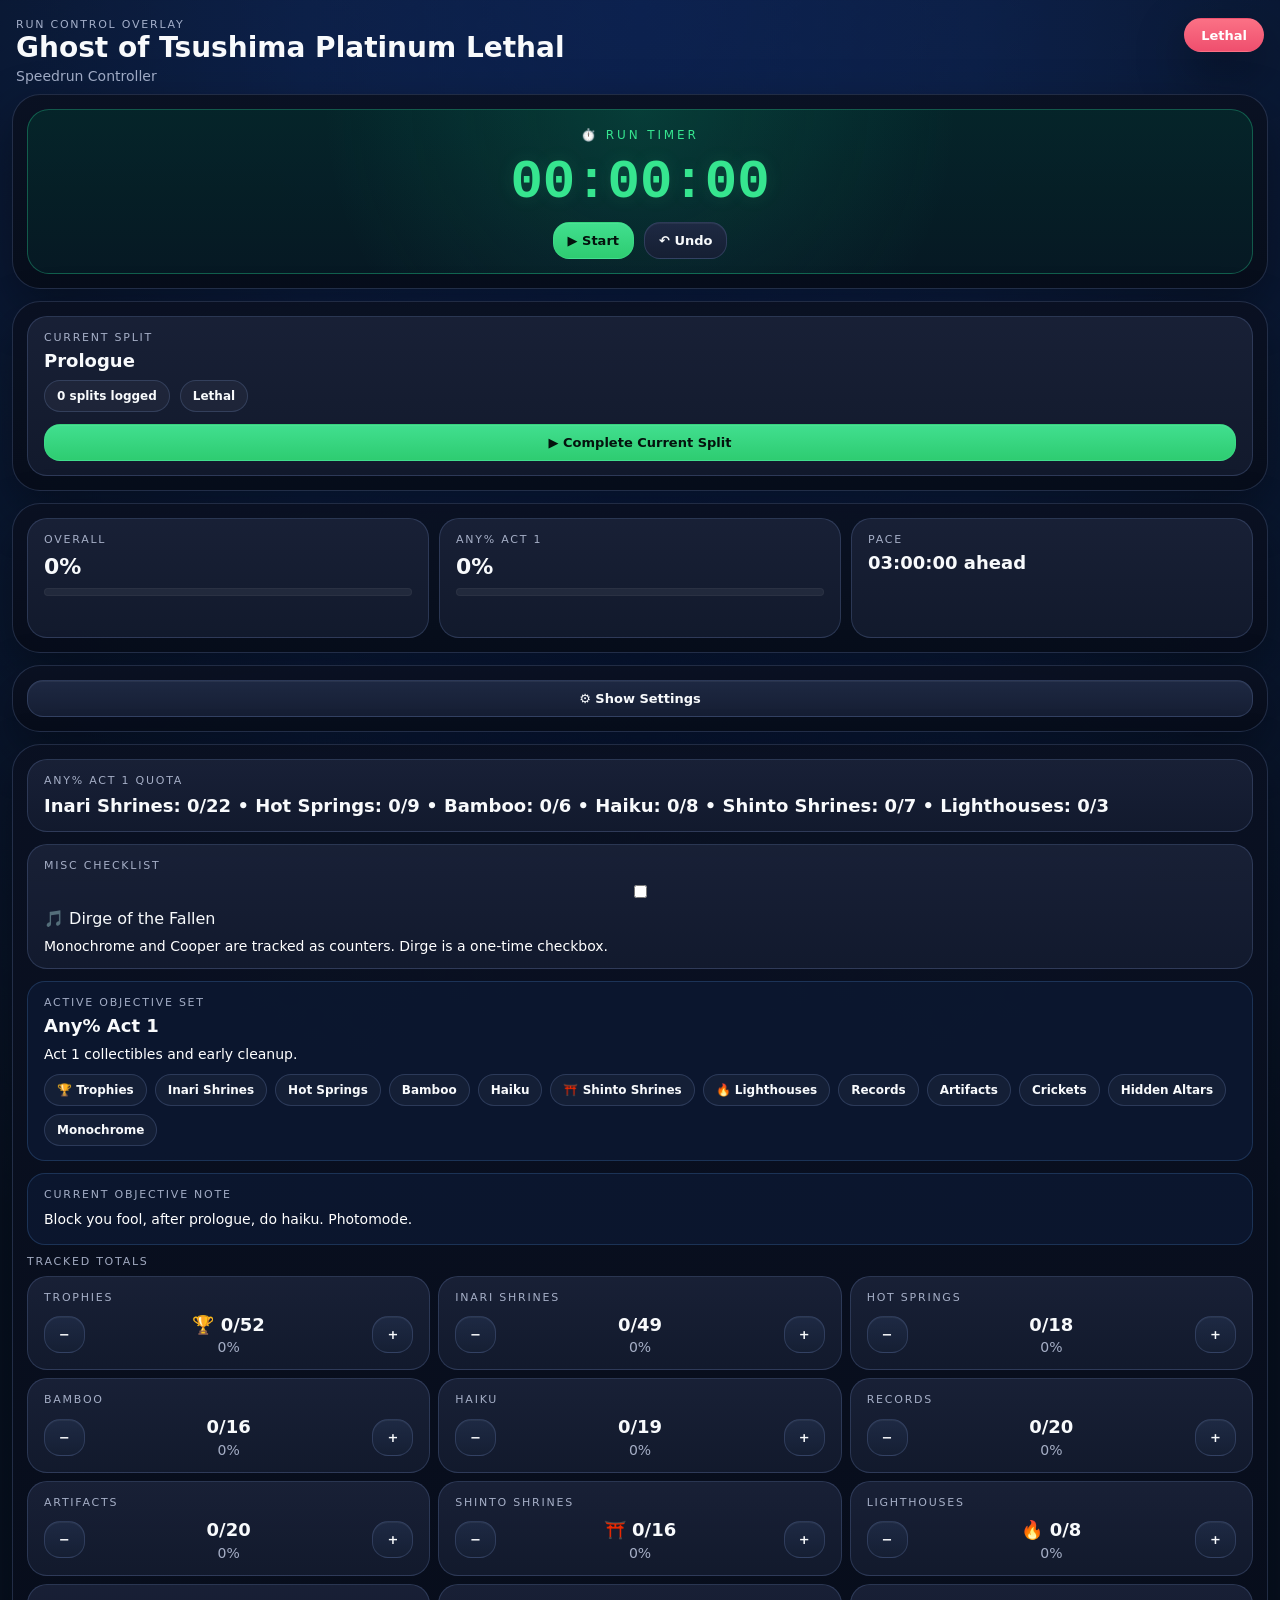
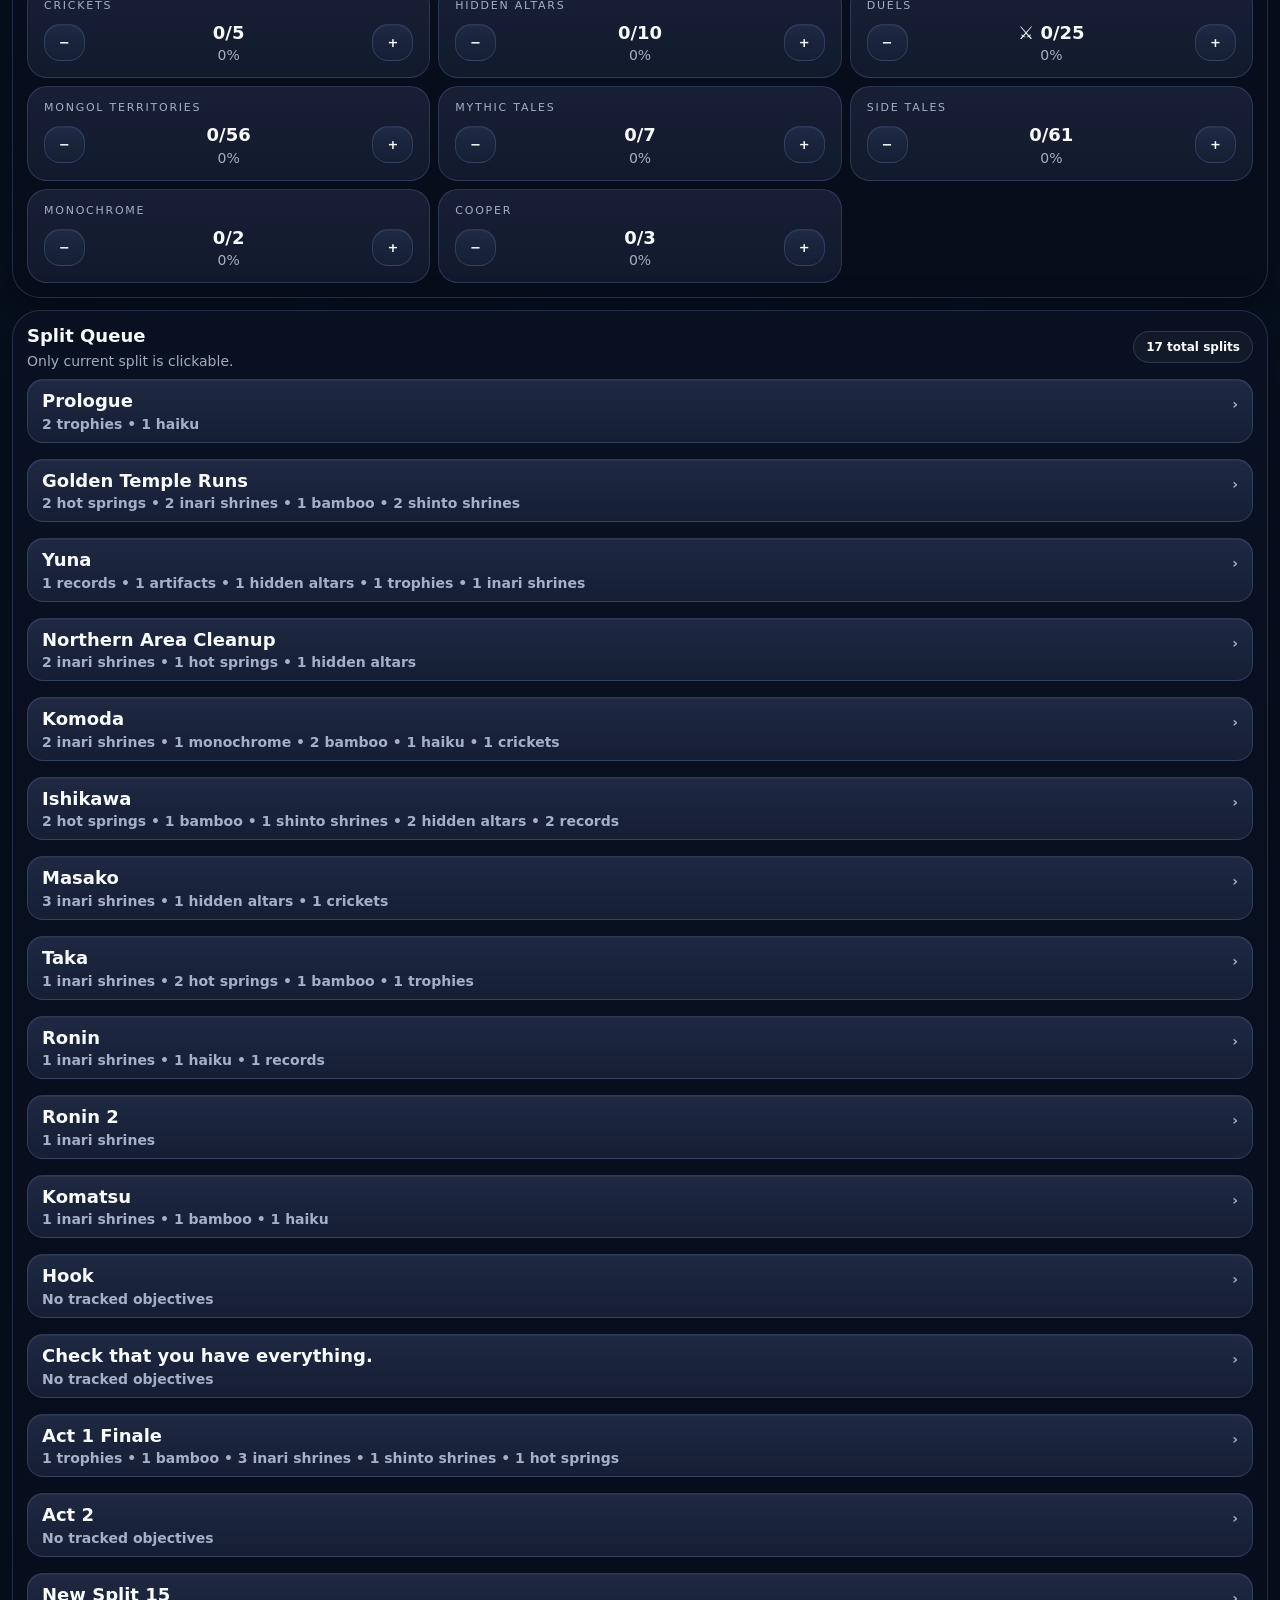
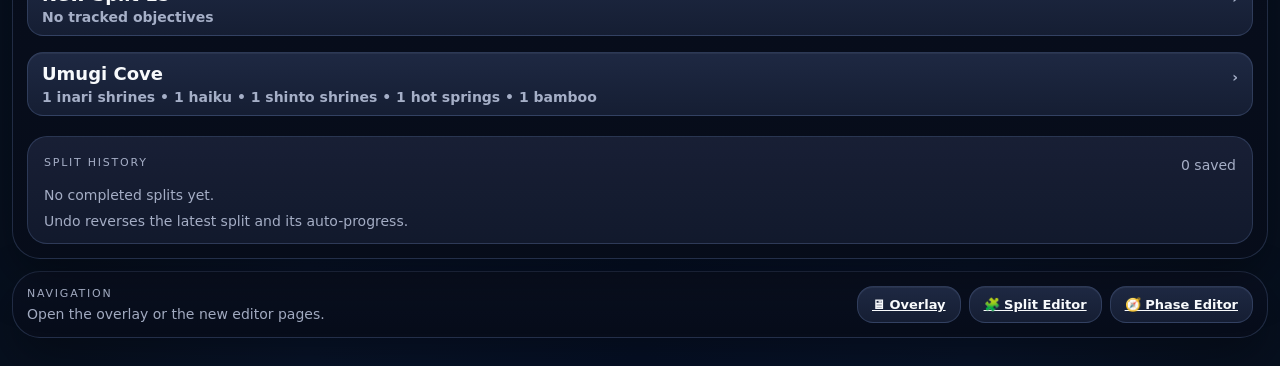
==== commit bf4f11e5: "Update index.html" ====
--- a/index.html
+++ b/index.html
@@ -68,49 +68,35 @@
         <div class="panel">
           <button id="settingsToggle" class="btn full">⚙ Show Settings</button>
 
-          <div id="settingsPanel" class="settings">
-            <div class="fields">
-              <div class="field">
-                <label for="difficultySelect">Difficulty</label>
-                <select id="difficultySelect">
-                  <option value="Lethal">Lethal</option>
-                  <option value="Easy">Easy</option>
-                </select>
-              </div>
-
-              <div class="field">
-                <label for="act1TargetMinutes">Act target minutes</label>
-                <input id="act1TargetMinutes" type="number" value="180" />
-              </div>
-
-              <div class="field">
-                <label for="remoteCode">Remote control code</label>
-                <input id="remoteCode" type="text" placeholder="Optional remote room code" />
-              </div>
-            </div>
-
-            <div class="row">
+          <div id="settingsPanel" class="settings" hidden>
+            <div class="eyebrow" style="margin-bottom:10px">Run Data</div>
+
+            <div class="row" style="flex-wrap:wrap;gap:8px">
               <button id="exportTimesBtn" class="btn">⬇ Times</button>
+
               <label class="btn">
                 ⬆ Times
                 <input id="importTimesInput" type="file" accept="application/json" hidden />
               </label>
-              <button id="exportSplitsBtn" class="btn">⬇ Splits</button>
+
               <label class="btn">
                 ⬆ Splits
                 <input id="importSplitsInput" type="file" accept="application/json" hidden />
               </label>
+
               <button id="resetBtn" class="btn danger">↺ Reset</button>
             </div>
 
-            <div class="debugDock">
-              <div class="row">
+            <div class="debugDock" style="margin-top:14px">
+              <div class="eyebrow" style="margin-bottom:10px">Debug</div>
+
+              <div class="row" style="flex-wrap:wrap;gap:8px">
                 <button id="debugToggle" class="btn">🐞 Show Debug</button>
                 <button id="debugClear" class="btn">Clear Logs</button>
                 <button id="debugCopy" class="btn">Copy Snapshot</button>
               </div>
 
-              <div id="debugPanel" class="debugPanel">
+              <div id="debugPanel" class="debugPanel" hidden>
                 <div class="debugSection">
                   <div class="eyebrow">Status</div>
                   <div id="debugStatus"></div>
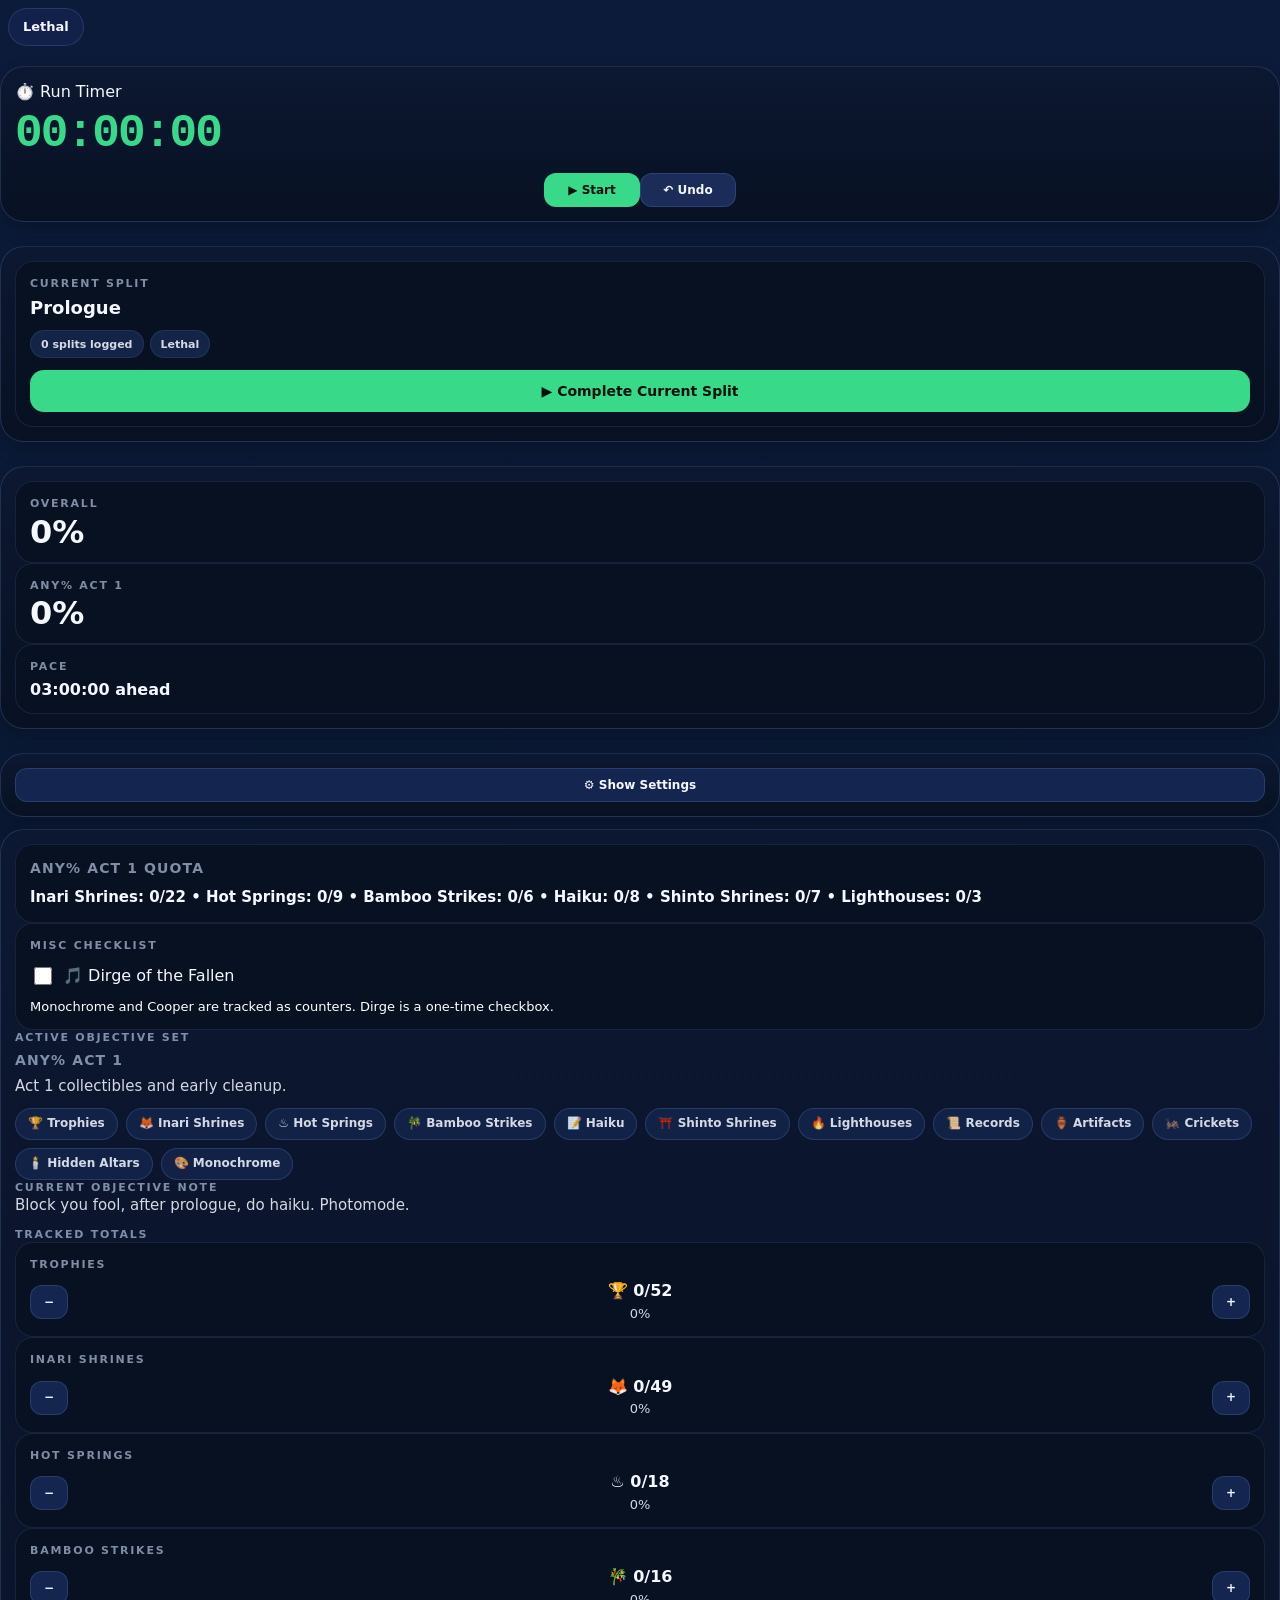
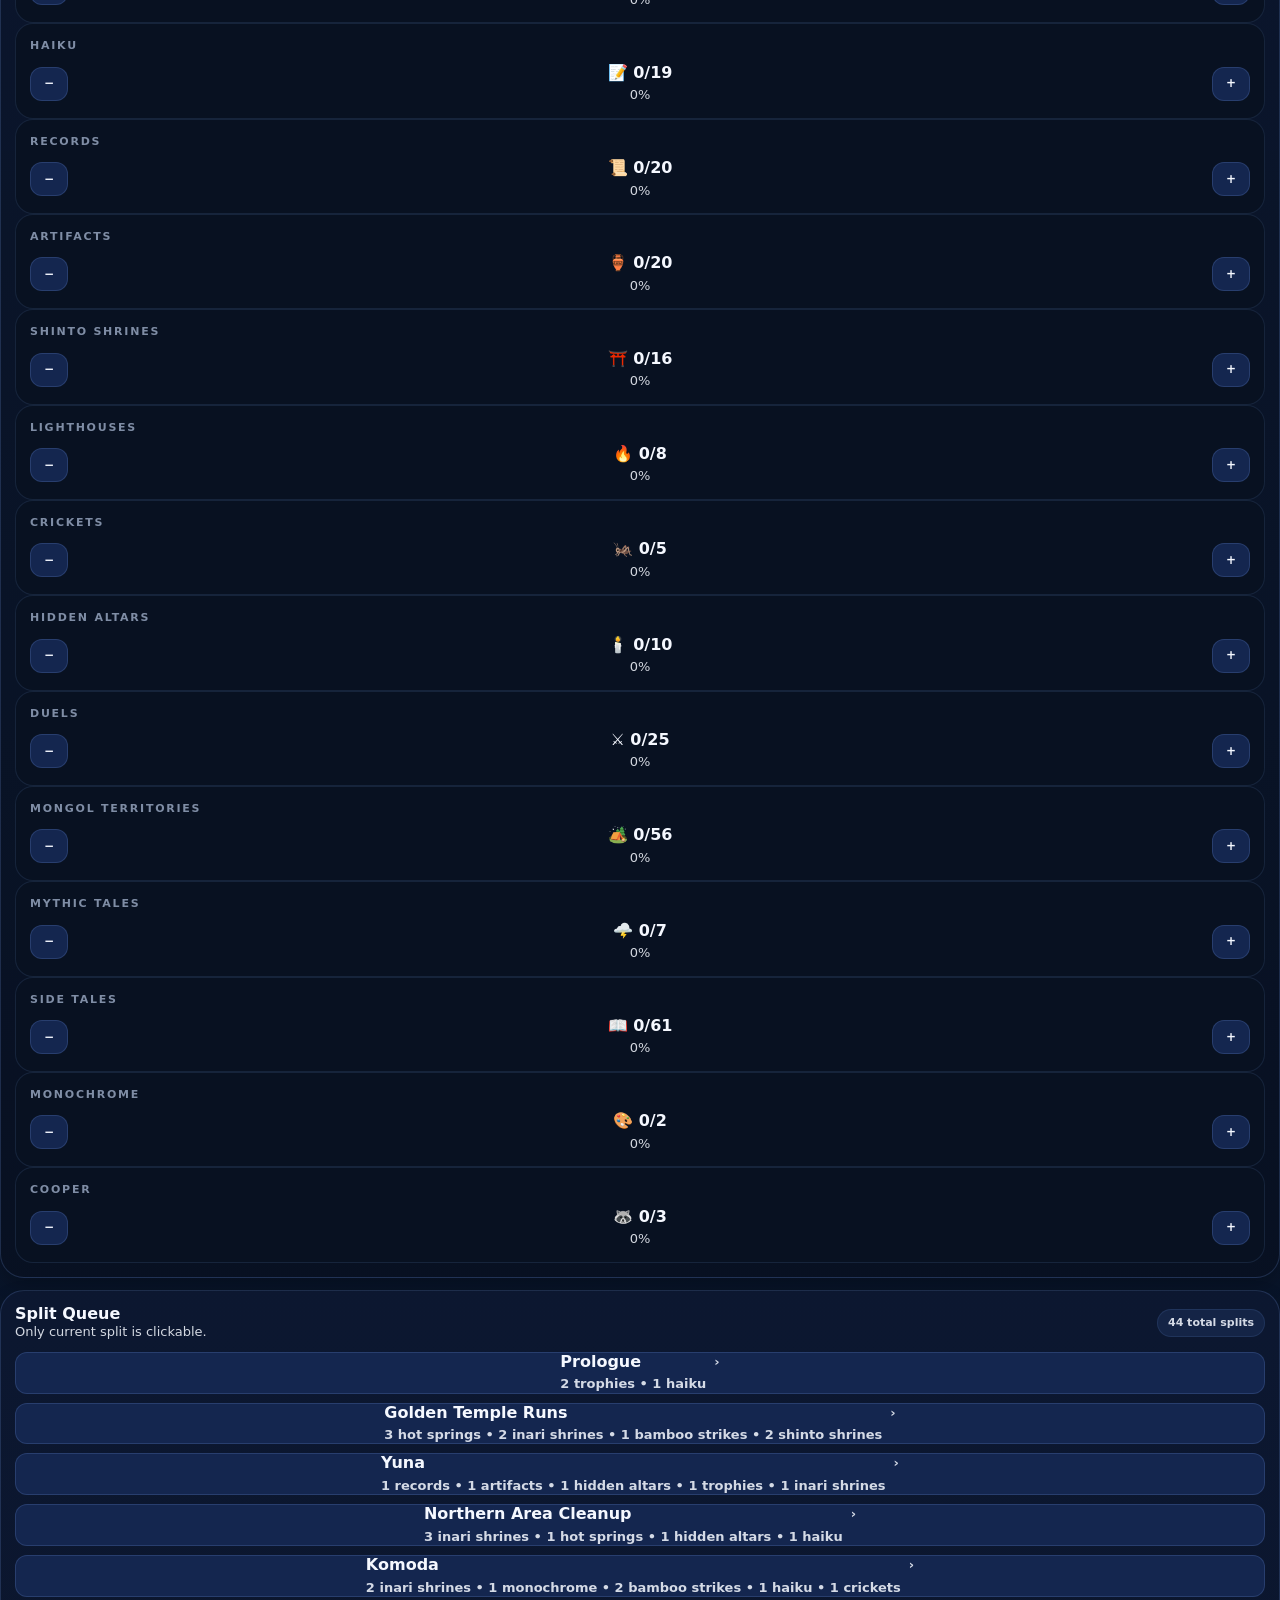
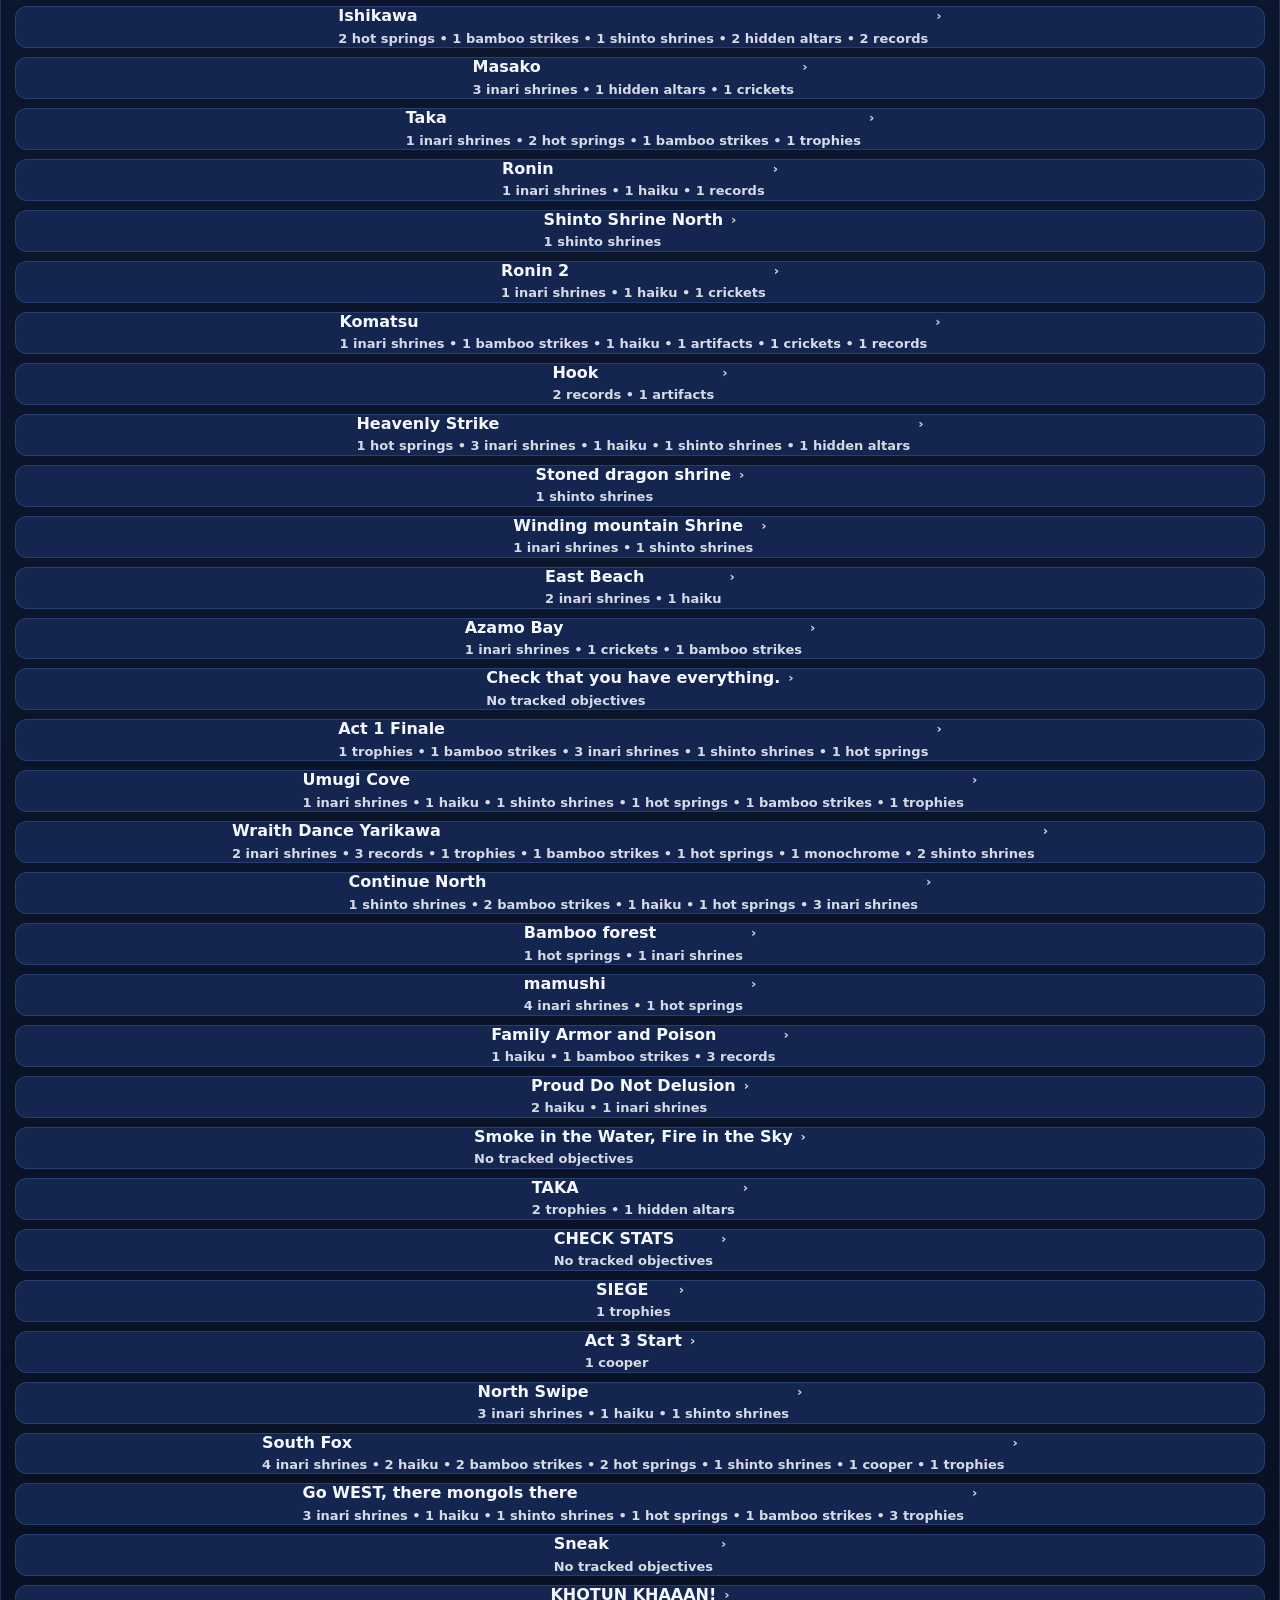
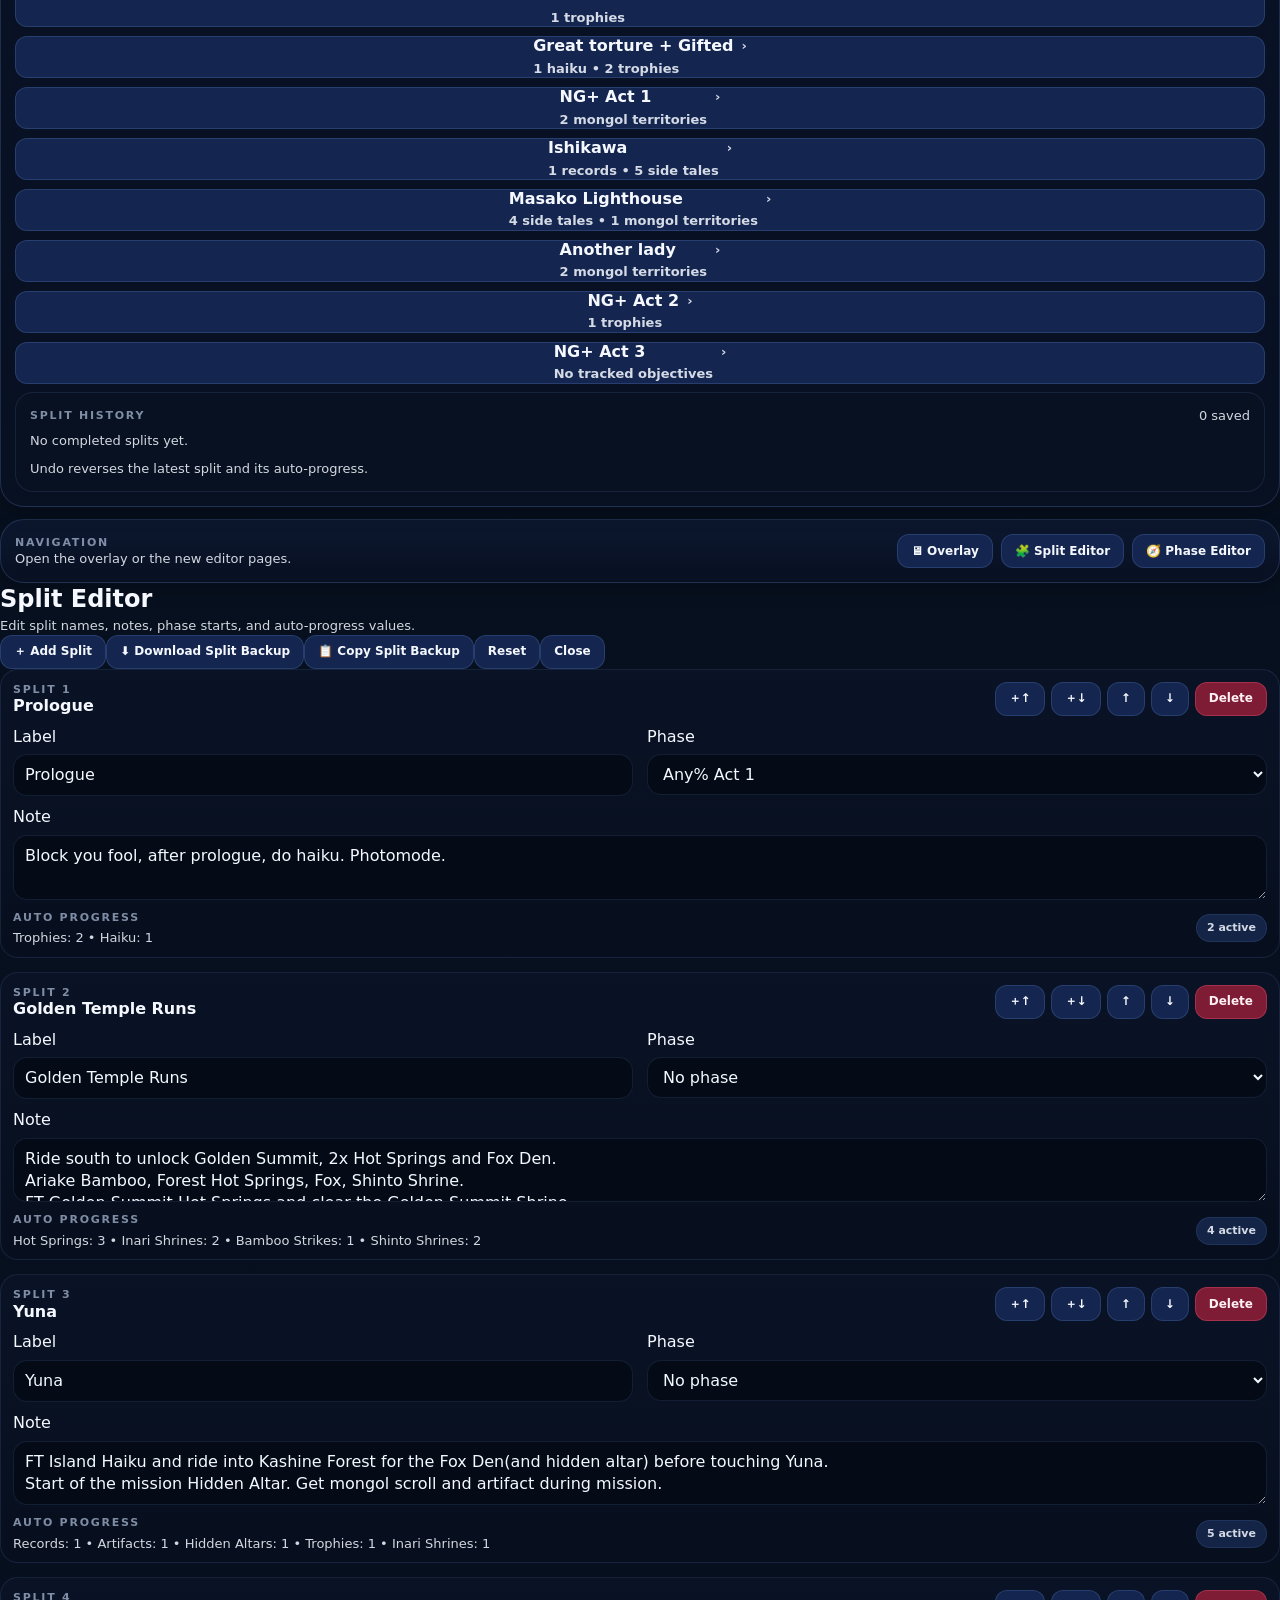
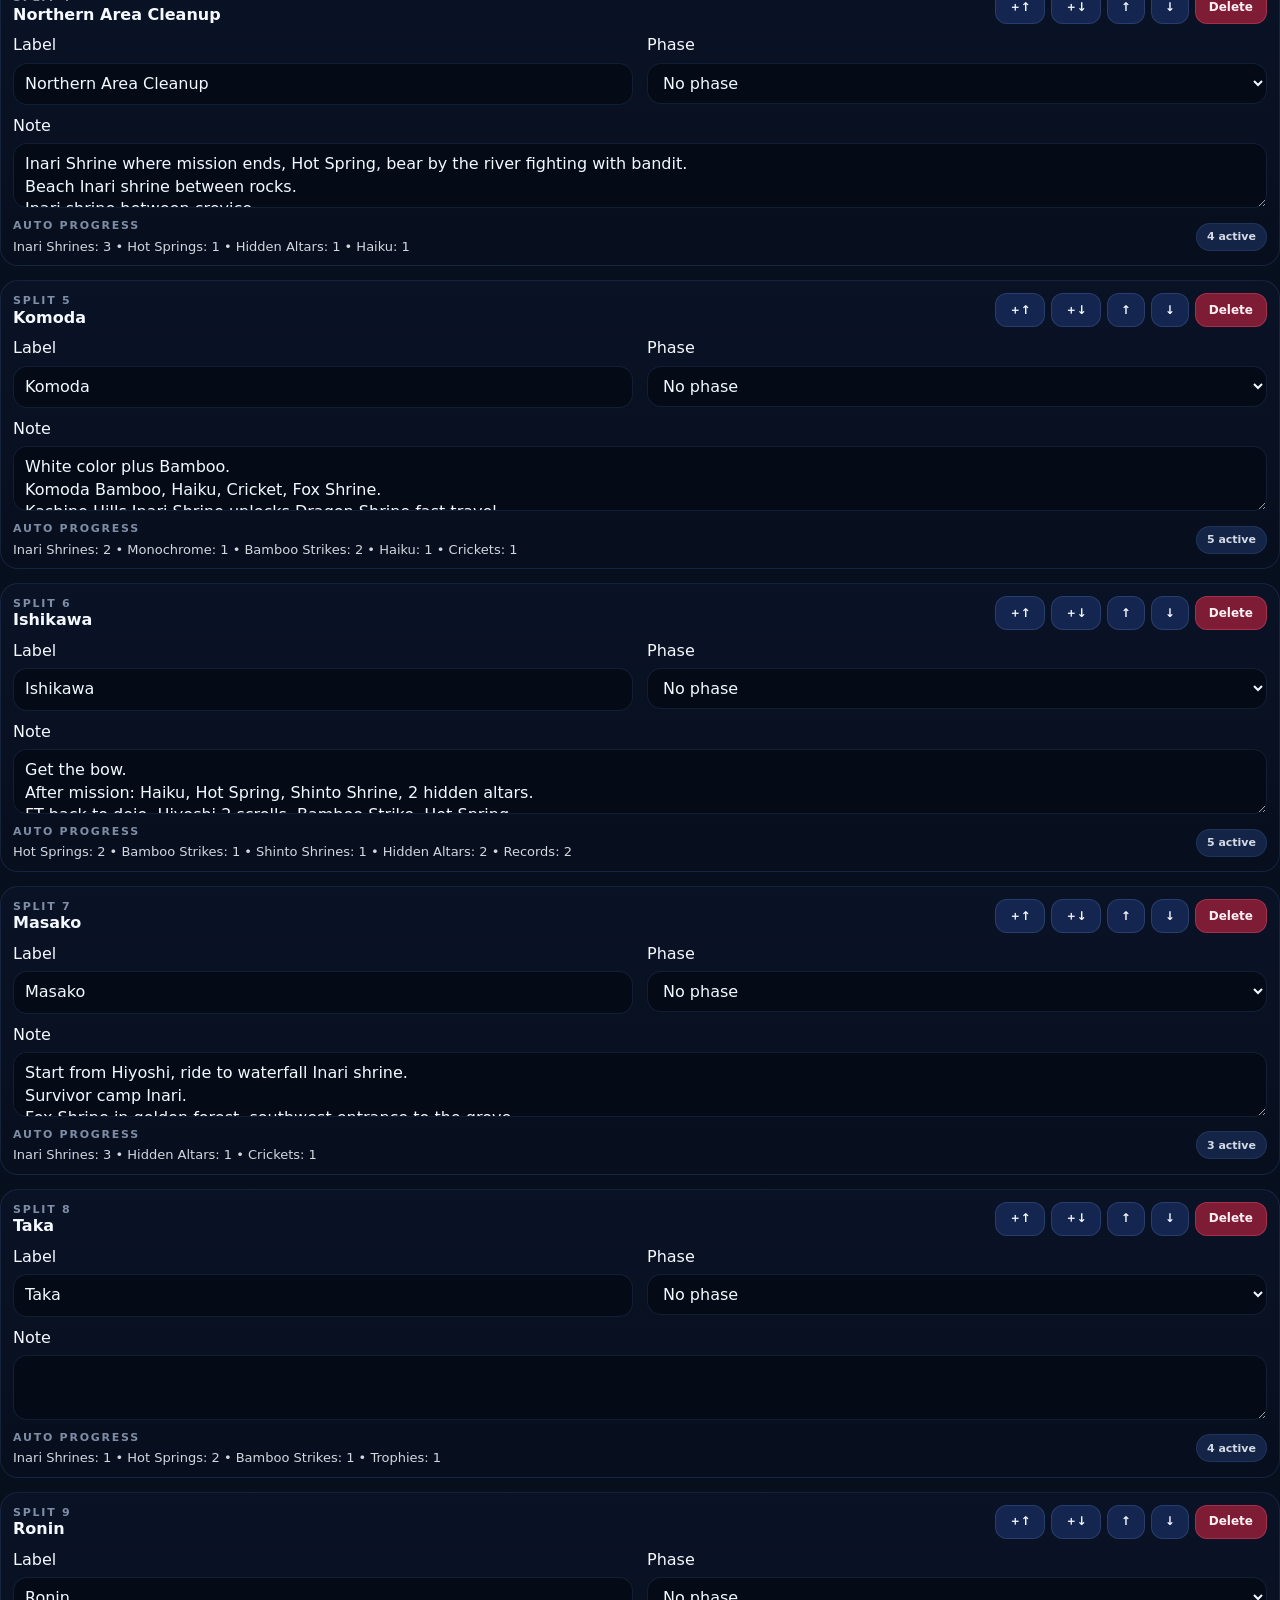
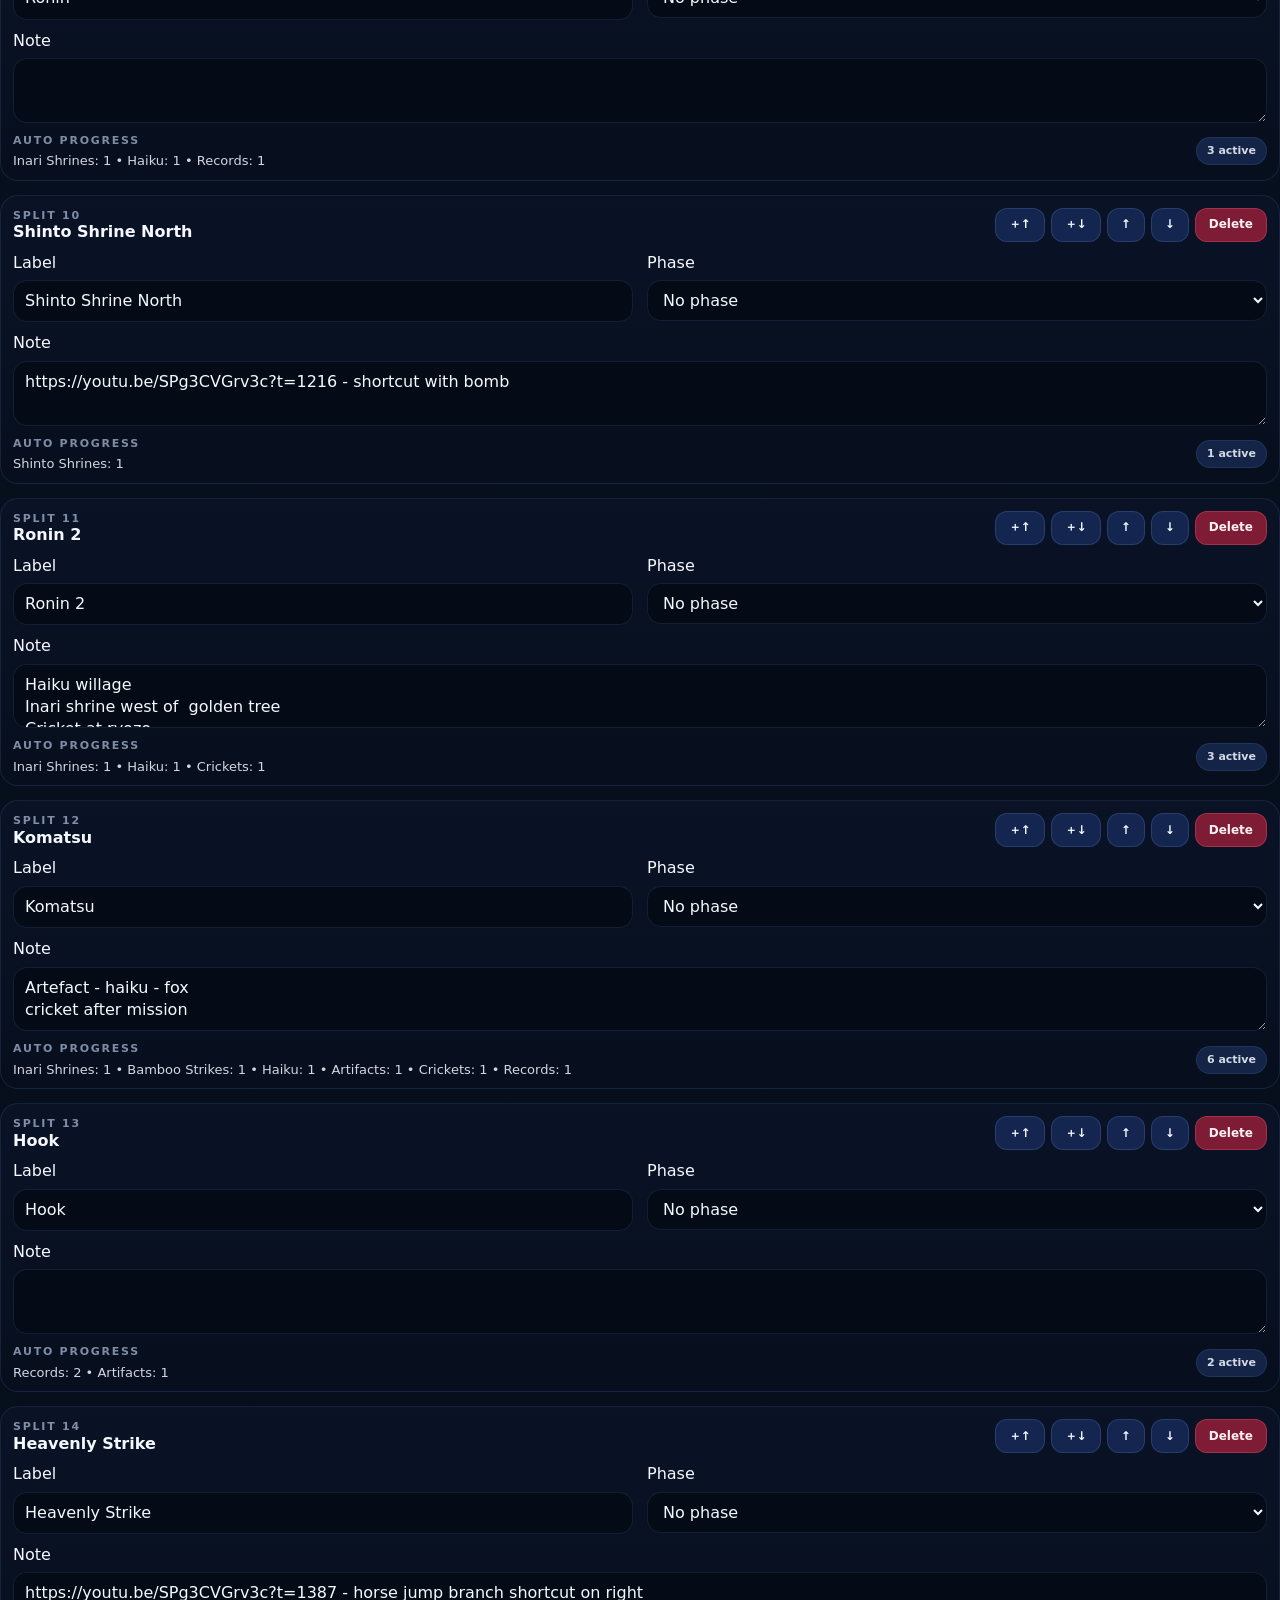
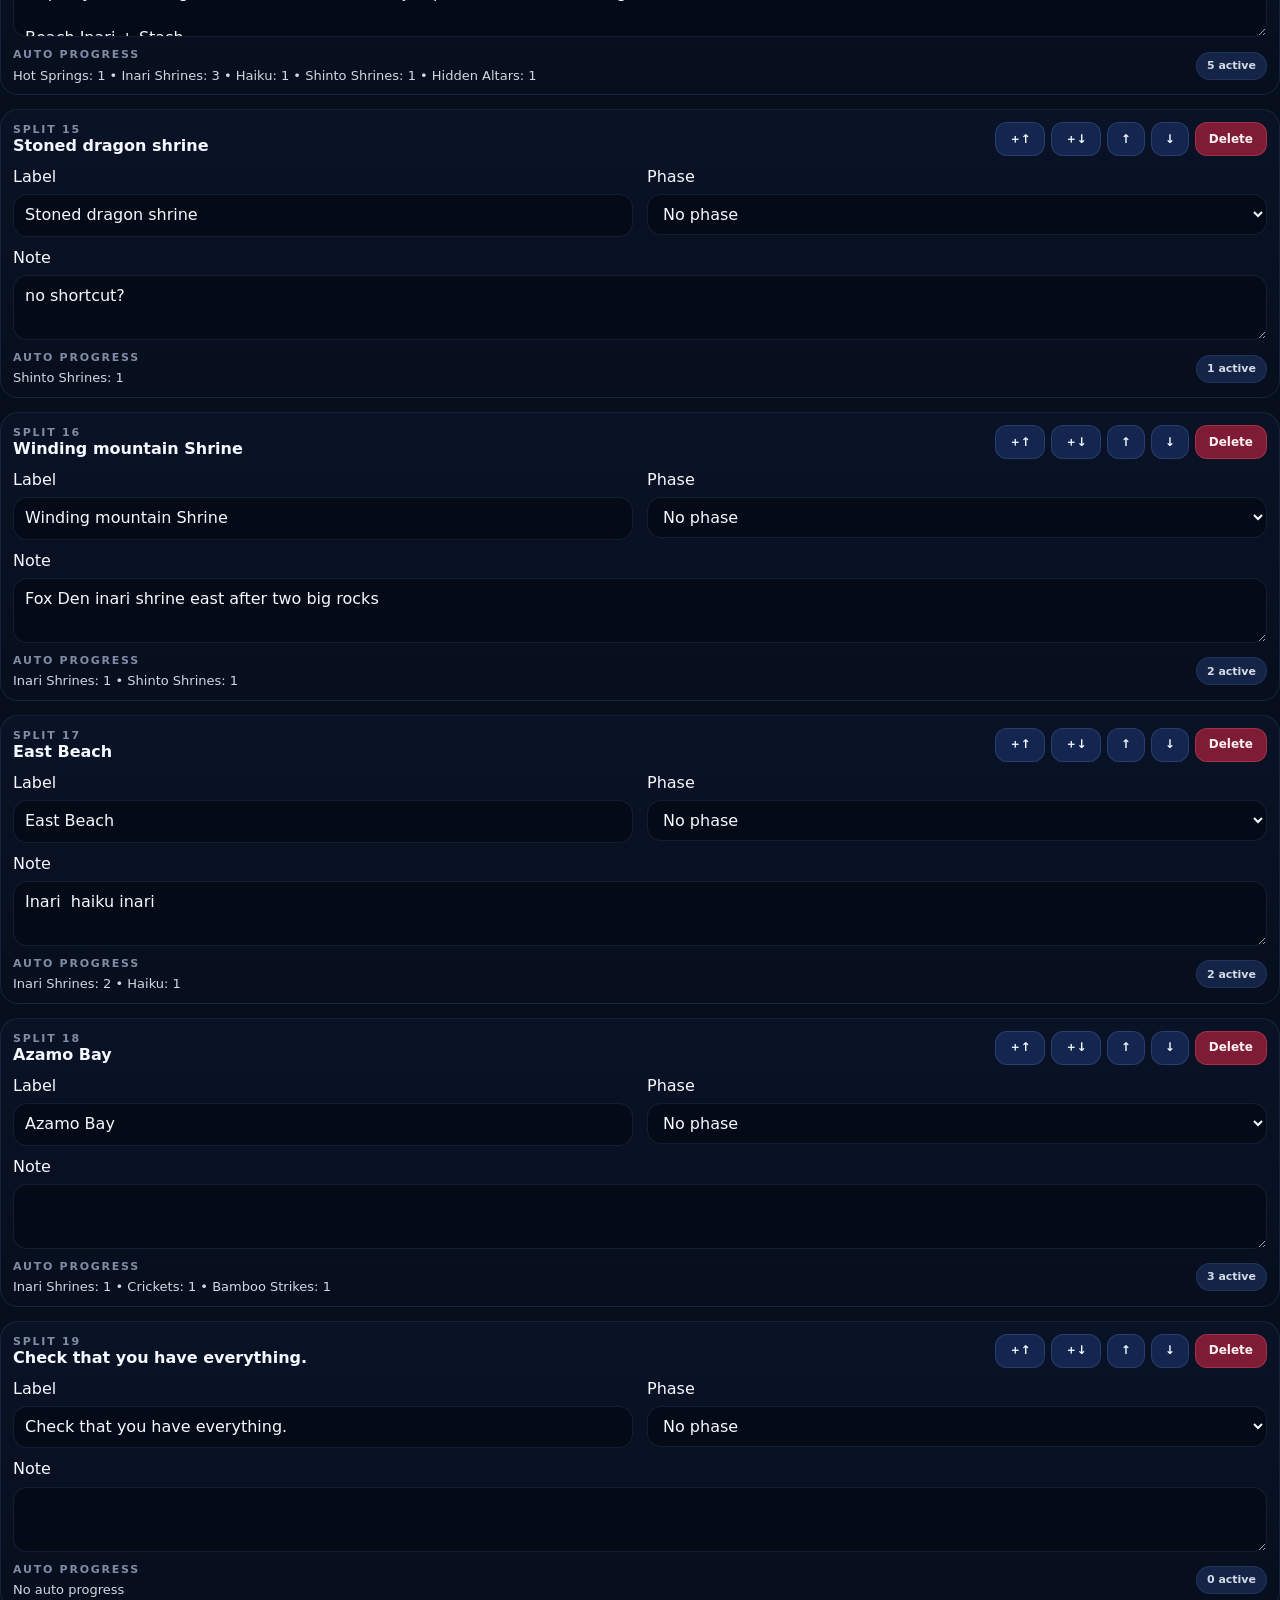
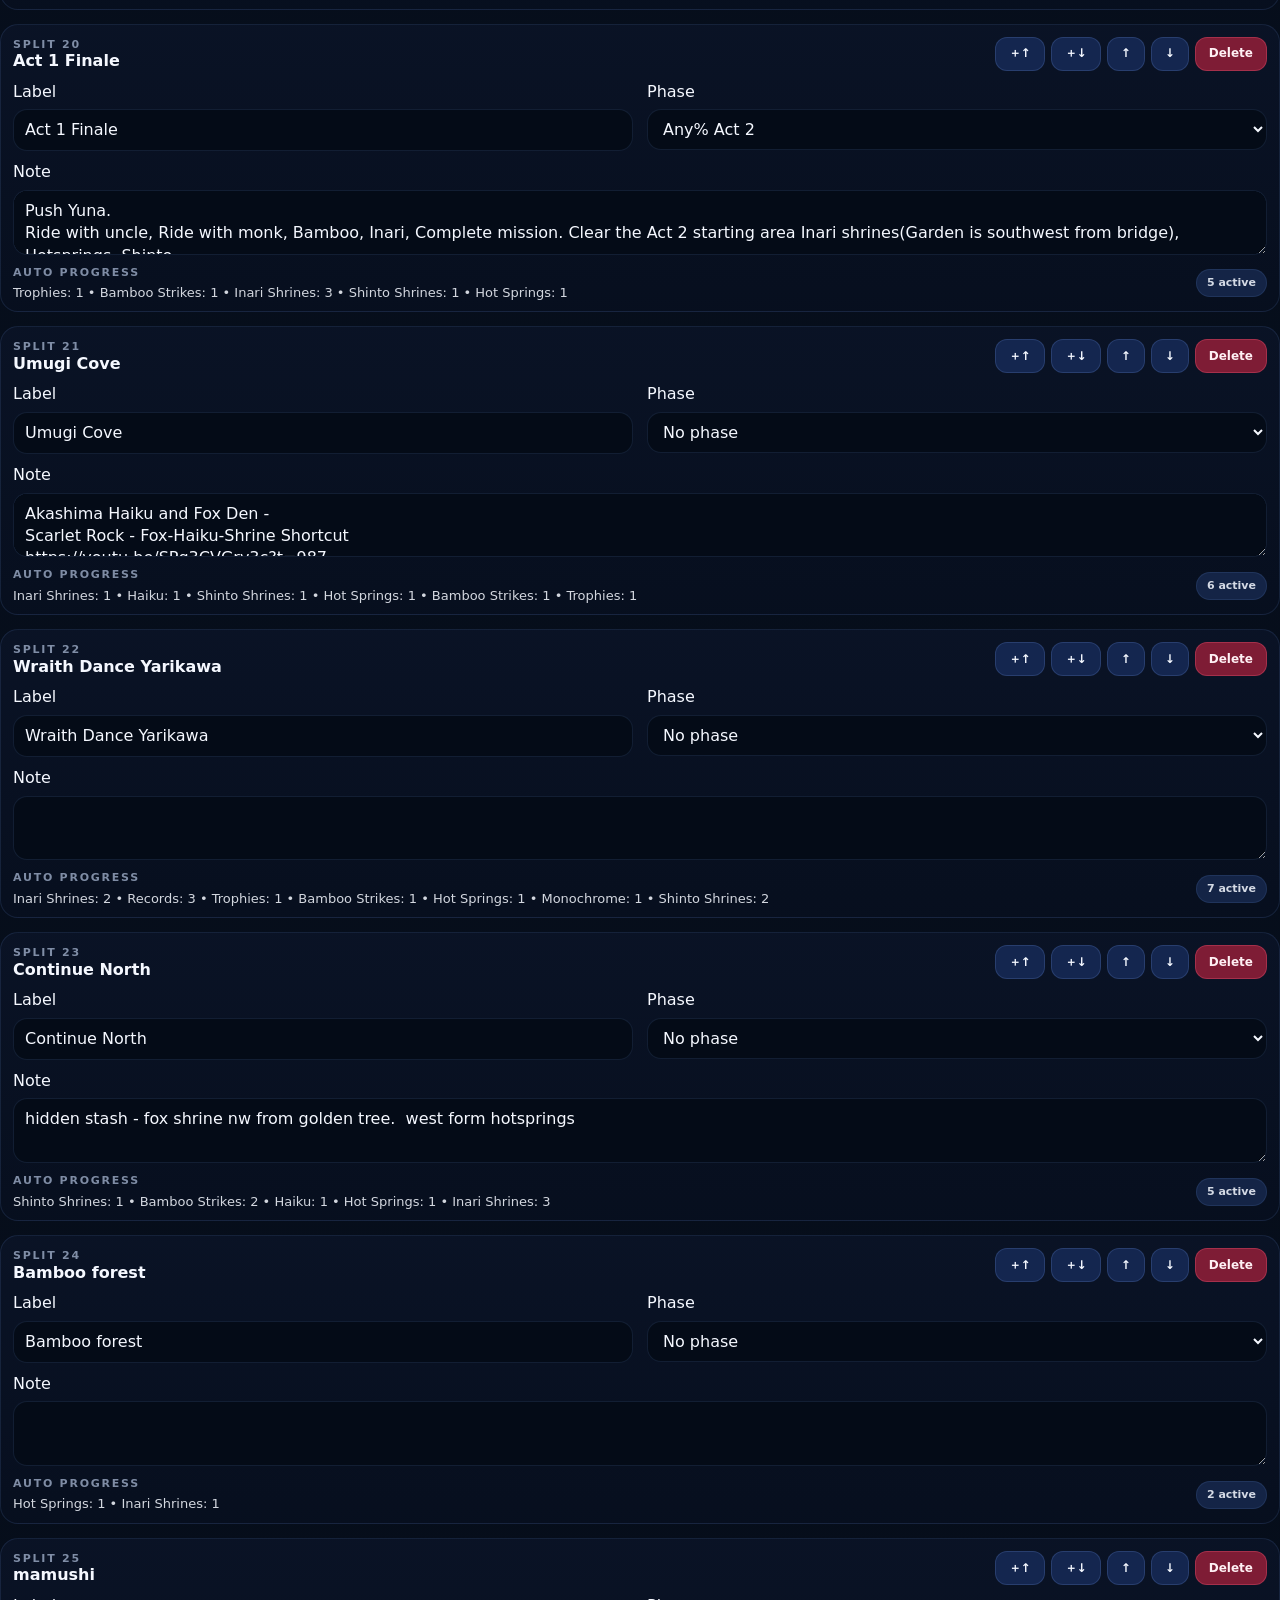
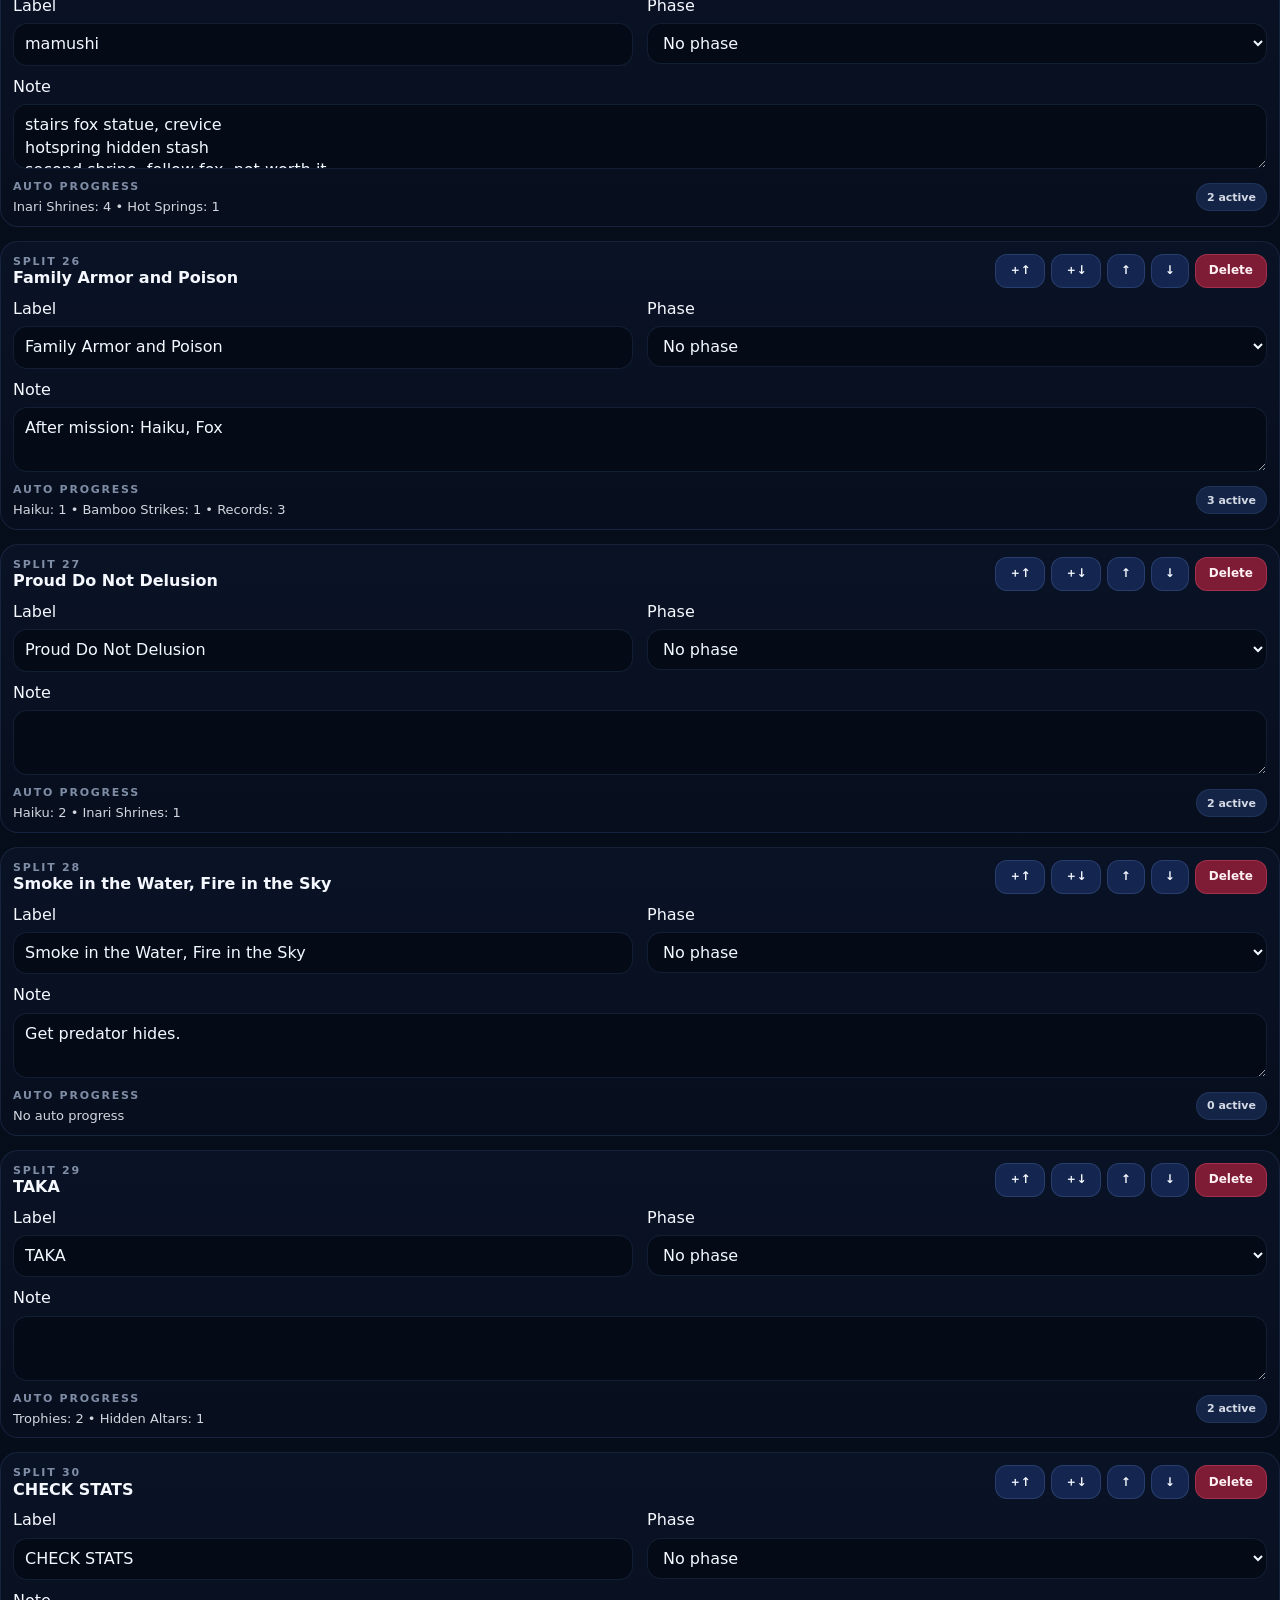
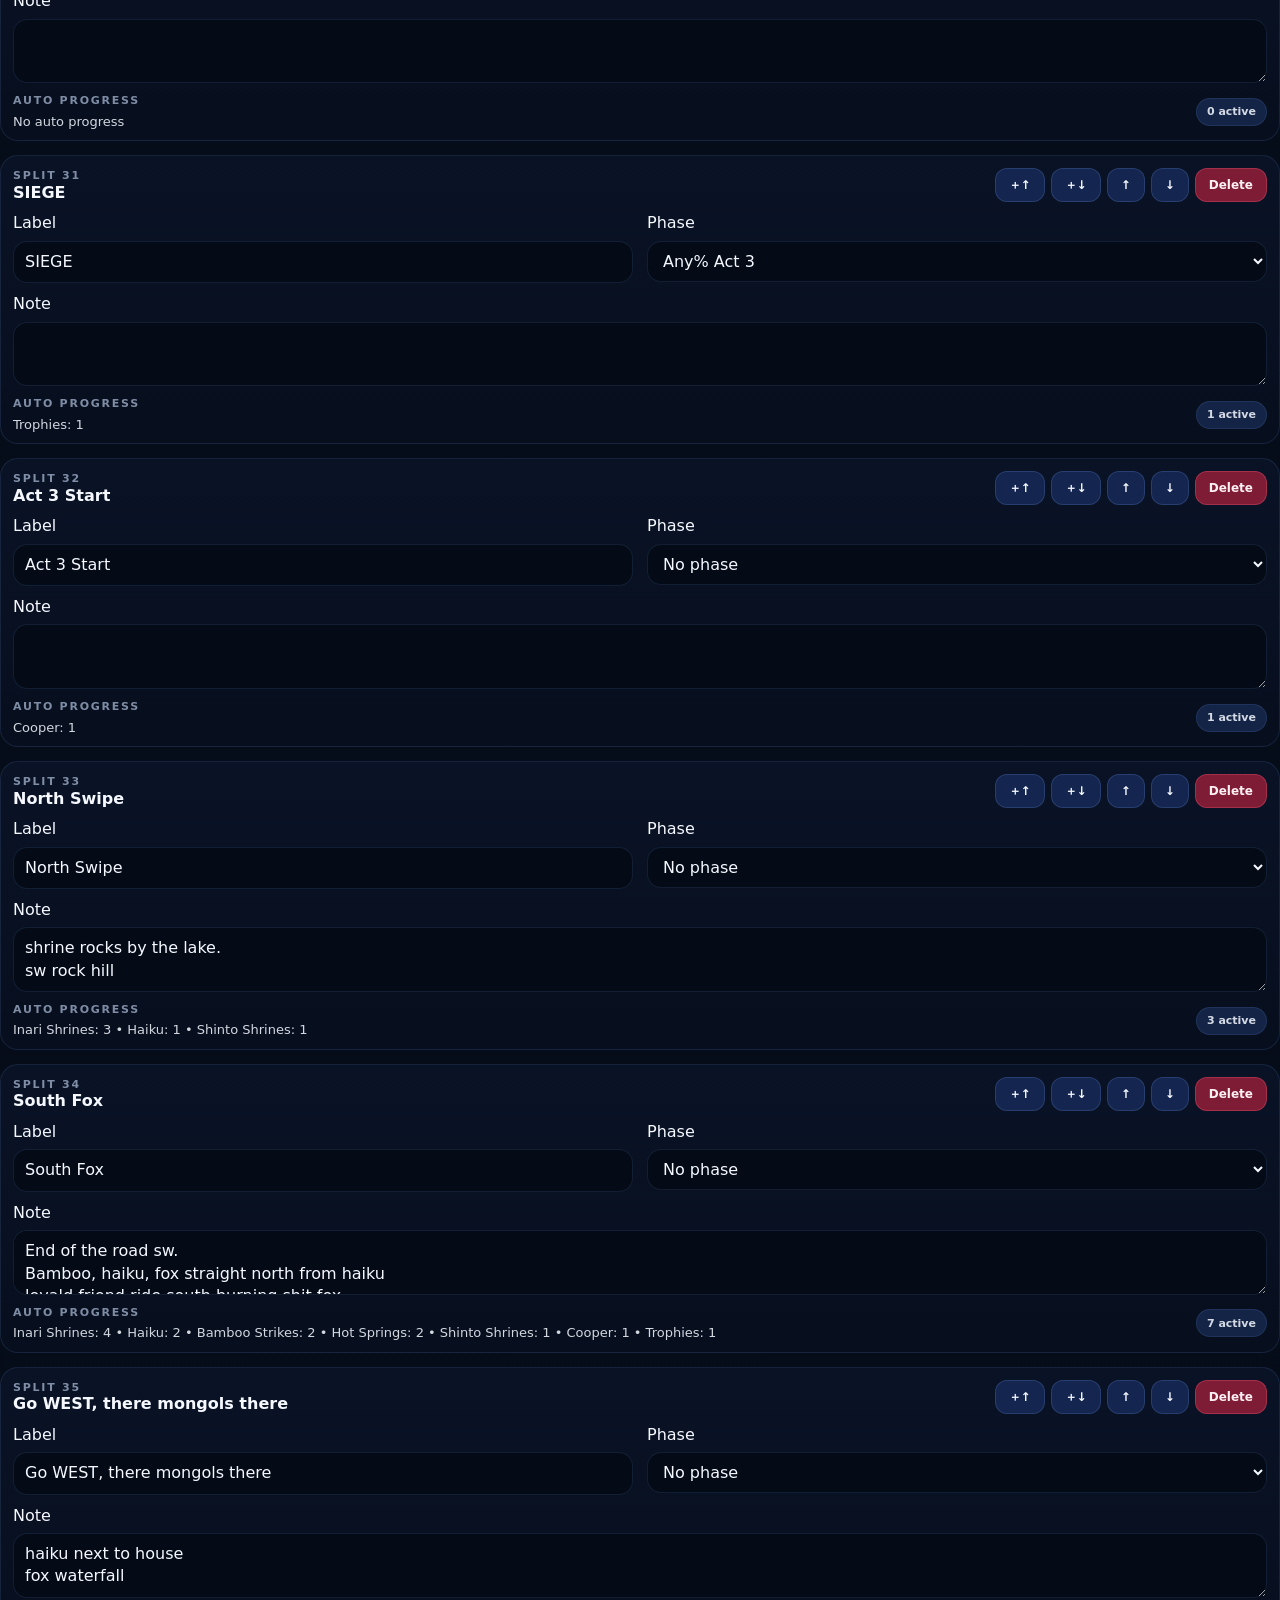
==== commit 840ec8f9: "Update index.html" ====
--- a/index.html
+++ b/index.html
@@ -4,16 +4,14 @@
   <meta charset="UTF-8" />
   <meta name="viewport" content="width=device-width, initial-scale=1.0" />
   <title>Ghost of Tsushima Controller</title>
-  <link rel="stylesheet" href="./styles.css" />
+  <link rel="stylesheet" href="./styles/base.css" />
+  <link rel="stylesheet" href="./styles/layout.css" />
+  <link rel="stylesheet" href="./styles/components.css" />
+  <link rel="stylesheet" href="./styles/controller.css" />
+  
 </head>
 <body>
   <div class="app">
-    <div class="top">
-      <div>
-        <div class="eyebrow">Run Control Overlay</div>
-        <div id="runTitle" class="title">Ghost of Tsushima Platinum Lethal</div>
-        <div class="subtitle">Main controller with phase-based objective visibility.</div>
-      </div>
       <div id="difficultyBadge" class="badge lethal">Lethal</div>
     </div>
 
--- a/styles/base.css
+++ b/styles/base.css
@@ -0,0 +1,113 @@
+:root {
+  --bg-page: #07101f;
+  --bg-page-2: #0a1730;
+  --bg-panel: #091327;
+  --bg-panel-2: #0c1831;
+  --bg-card: #081121;
+  --bg-card-2: #0b1730;
+  --bg-input: #040b17;
+
+  --border-soft: rgba(110, 148, 220, 0.14);
+  --border: rgba(110, 148, 220, 0.22);
+  --border-strong: rgba(110, 148, 220, 0.34);
+
+  --text: #f5f8ff;
+  --text-soft: rgba(245, 248, 255, 0.86);
+  --text-muted: rgba(184, 200, 228, 0.68);
+
+  --accent: #77a8ff;
+  --accent-soft: rgba(119, 168, 255, 0.16);
+  --green: #39d98a;
+  --green-strong: #28d17a;
+  --red: #ff5f7d;
+  --red-strong: #e84b69;
+  --gold: #f0c86a;
+
+  --shadow-1: 0 8px 18px rgba(0, 0, 0, 0.22);
+  --shadow-2: 0 12px 30px rgba(0, 0, 0, 0.28);
+
+  --radius-sm: 10px;
+  --radius-md: 14px;
+  --radius-lg: 18px;
+  --radius-xl: 24px;
+
+  --space-1: 4px;
+  --space-2: 8px;
+  --space-3: 12px;
+  --space-4: 16px;
+  --space-5: 20px;
+  --space-6: 24px;
+
+  --font-ui: Inter, system-ui, -apple-system, BlinkMacSystemFont, "Segoe UI", sans-serif;
+  --font-mono: ui-monospace, SFMono-Regular, Menlo, Consolas, monospace;
+}
+
+* {
+  box-sizing: border-box;
+}
+
+html,
+body {
+  margin: 0;
+  padding: 0;
+  min-height: 100%;
+  background:
+    linear-gradient(180deg, #0b1b39 0%, #07101f 22%, #050b16 100%);
+  color: var(--text);
+  font-family: var(--font-ui);
+}
+
+body {
+  line-height: 1.4;
+}
+
+a {
+  color: inherit;
+  text-decoration: none;
+}
+
+button,
+input,
+select,
+textarea {
+  font: inherit;
+}
+
+input,
+select,
+textarea {
+  width: 100%;
+  min-height: 38px;
+  color: var(--text);
+  background: var(--bg-input);
+  border: 1px solid var(--border-soft);
+  border-radius: var(--radius-md);
+  padding: 9px 11px;
+  outline: none;
+  transition: border-color 120ms ease, box-shadow 120ms ease, background 120ms ease;
+}
+
+input:focus,
+select:focus,
+textarea:focus {
+  border-color: var(--border-strong);
+  box-shadow: 0 0 0 3px rgba(119, 168, 255, 0.08);
+}
+
+textarea {
+  resize: vertical;
+  min-height: 88px;
+}
+
+pre {
+  margin: 0;
+  font-family: var(--font-mono);
+}
+
+details > summary {
+  list-style: none;
+}
+
+details > summary::-webkit-details-marker {
+  display: none;
+}
--- a/styles/layout.css
+++ b/styles/layout.css
@@ -0,0 +1,66 @@
+.app {
+  width: 100%;
+  max-width: 100%;
+  padding: 8px;
+}
+
+.top {
+  display: flex;
+  align-items: flex-start;
+  justify-content: space-between;
+  gap: 18px;
+  padding: 4px 2px 10px 2px;
+}
+
+.panel {
+  margin-top: 12px;
+  padding: 14px;
+  border-radius: var(--radius-xl);
+  background:
+    linear-gradient(180deg, rgba(13, 24, 49, 0.92) 0%, rgba(8, 17, 34, 0.96) 100%);
+  border: 1px solid var(--border);
+  box-shadow: var(--shadow-1);
+}
+
+.row {
+  display: flex;
+  align-items: center;
+}
+
+.row.between {
+  justify-content: space-between;
+}
+
+.fields {
+  display: grid;
+  grid-template-columns: repeat(2, minmax(0, 1fr));
+  gap: 12px 14px;
+}
+
+.field {
+  display: flex;
+  flex-direction: column;
+  gap: 6px;
+}
+
+.editorGrid {
+  display: grid;
+  gap: 14px;
+}
+
+.stack {
+  display: flex;
+  flex-direction: column;
+  gap: 12px;
+}
+
+@media (max-width: 900px) {
+  .top {
+    flex-direction: column;
+    align-items: stretch;
+  }
+
+  .fields {
+    grid-template-columns: 1fr;
+  }
+}
--- a/styles/components.css
+++ b/styles/components.css
@@ -0,0 +1,128 @@
+.eyebrow {
+  color: var(--text-muted);
+  font-size: 11px;
+  font-weight: 800;
+  letter-spacing: 0.16em;
+  text-transform: uppercase;
+}
+
+.title {
+  font-size: 26px;
+  line-height: 1.04;
+  font-weight: 900;
+  margin-top: 2px;
+}
+
+.subtitle {
+  color: var(--text-soft);
+  font-size: 13px;
+  line-height: 1.35;
+}
+
+.mid {
+  font-size: 16px;
+  line-height: 1.15;
+  font-weight: 800;
+}
+
+.badge {
+  display: inline-flex;
+  align-items: center;
+  justify-content: center;
+  min-height: 38px;
+  padding: 0 14px;
+  border-radius: 999px;
+  background: #11214a;
+  border: 1px solid var(--border);
+  font-size: 13px;
+  font-weight: 900;
+}
+
+.pill {
+  display: inline-flex;
+  align-items: center;
+  justify-content: center;
+  min-height: 28px;
+  padding: 0 10px;
+  border-radius: 999px;
+  background: #142446;
+  border: 1px solid var(--border-soft);
+  color: var(--text-soft);
+  font-size: 11px;
+  font-weight: 800;
+}
+
+.card,
+.editorCard {
+  border-radius: var(--radius-lg);
+  background:
+    linear-gradient(180deg, rgba(10, 19, 38, 0.98) 0%, rgba(7, 15, 31, 0.98) 100%);
+  border: 1px solid var(--border-soft);
+}
+
+.card {
+  padding: 14px;
+}
+
+.editorCard {
+  padding: 14px;
+}
+
+.btn {
+  appearance: none;
+  display: inline-flex;
+  align-items: center;
+  justify-content: center;
+  gap: 6px;
+  min-height: 34px;
+  padding: 0 13px;
+  border-radius: 12px;
+  border: 1px solid var(--border);
+  background: #14264f;
+  color: var(--text);
+  cursor: pointer;
+  font-size: 12px;
+  font-weight: 800;
+  transition: transform 120ms ease, border-color 120ms ease, filter 120ms ease, background 120ms ease;
+}
+
+.btn:hover {
+  border-color: var(--border-strong);
+  filter: brightness(1.05);
+}
+
+.btn:active {
+  transform: translateY(1px);
+}
+
+.btn.primary {
+  background: var(--green);
+  color: #04110a;
+  border-color: rgba(57, 217, 138, 0.4);
+}
+
+.btn.danger {
+  background: #7e1c35;
+  border-color: rgba(255, 95, 125, 0.3);
+  color: #fff0f4;
+}
+
+.btn.full {
+  width: 100%;
+}
+
+.codeBlock {
+  padding: 12px;
+  border-radius: 14px;
+  background: #030914;
+  border: 1px solid var(--border-soft);
+  color: #d7e6ff;
+  font-size: 12px;
+  line-height: 1.45;
+  overflow: auto;
+}
+
+input::placeholder,
+textarea::placeholder {
+  color: rgba(183, 200, 232, 0.4);
+}
--- a/styles/controller.css
+++ b/styles/controller.css
@@ -0,0 +1,225 @@
+/* =========================
+   CONTROLLER LOOK PASS
+   ========================= */
+
+.top .title {
+  margin-bottom: 4px;
+}
+
+.top .subtitle {
+  font-size: 14px;
+}
+
+#difficultyBadge {
+  align-self: flex-start;
+}
+
+/* Timer card */
+#timerCard,
+.timerCard,
+#runTimerCard {
+  padding: 18px;
+}
+
+#timer {
+  font-family: var(--font-mono);
+  font-size: 46px;
+  line-height: 1;
+  font-weight: 900;
+  letter-spacing: -0.04em;
+  color: var(--green);
+  margin-top: 8px;
+  margin-bottom: 16px;
+}
+
+#startPauseBtn,
+#undoBtn {
+  min-width: 96px;
+}
+
+#startPauseBtn {
+  background: var(--green);
+  color: #04110a;
+  border-color: rgba(57, 217, 138, 0.42);
+}
+
+#undoBtn {
+  background: #1a2c57;
+}
+
+/* Current split block */
+#currentSplitCard,
+.currentSplitCard {
+  padding: 18px;
+}
+
+#currentSplitLabel {
+  font-size: 18px;
+  line-height: 1.15;
+  font-weight: 900;
+  margin-top: 2px;
+  margin-bottom: 12px;
+}
+
+#historyCount,
+#modePill {
+  margin-right: 6px;
+}
+
+#advanceCurrentBtn {
+  min-height: 42px;
+  border-radius: 14px;
+  font-size: 14px;
+  font-weight: 900;
+  background: var(--green);
+  color: #04110a;
+  border-color: rgba(57, 217, 138, 0.42);
+}
+
+/* Progress cards row */
+#overallCard,
+#phaseProgressCard,
+#paceCard {
+  min-height: 118px;
+  display: flex;
+  flex-direction: column;
+  justify-content: center;
+}
+
+#overallPercent,
+#act1SummaryValue {
+  font-size: 32px;
+  line-height: 1;
+  font-weight: 900;
+  margin-top: 4px;
+}
+
+#pacePill,
+#paceValue {
+  font-size: 16px;
+  font-weight: 900;
+  color: var(--text);
+  margin-top: 6px;
+}
+
+/* progress bars */
+.progressBar,
+.barTrack,
+#overallBarTrack,
+#act1SummaryTrack {
+  width: 100%;
+  height: 10px;
+  border-radius: 999px;
+  background: #08101f;
+  border: 1px solid var(--border-soft);
+  overflow: hidden;
+}
+
+.progressFill,
+.barFill,
+#overallBar,
+#act1SummaryBar {
+  height: 100%;
+  border-radius: 999px;
+  background: linear-gradient(90deg, #2fd47a 0%, #49de9b 100%);
+}
+
+/* Settings / run data / debug */
+#settingsToggle {
+  width: 100%;
+  justify-content: center;
+}
+
+#settingsPanel {
+  padding-top: 2px;
+}
+
+#settingsPanel .eyebrow {
+  margin-bottom: 8px;
+}
+
+#settingsPanel .row {
+  gap: 10px;
+  flex-wrap: wrap;
+}
+
+/* Quota / objective area */
+#act1QuotaTitle,
+#activePhaseName {
+  font-size: 14px;
+  font-weight: 900;
+  letter-spacing: 0.08em;
+  text-transform: uppercase;
+  color: var(--text-muted);
+  margin-bottom: 8px;
+}
+
+#act1QuotaText {
+  font-size: 15px;
+  line-height: 1.45;
+  font-weight: 800;
+  color: var(--text);
+}
+
+#activePhaseNote,
+#currentObjectiveText {
+  font-size: 15px;
+  line-height: 1.45;
+  color: var(--text-soft);
+}
+
+/* objective pills */
+#visibleObjectives {
+  display: flex;
+  flex-wrap: wrap;
+  gap: 8px;
+  margin-top: 10px;
+}
+
+#visibleObjectives .pill {
+  min-height: 32px;
+  padding: 0 12px;
+  background: #122247;
+  border-color: var(--border);
+  font-size: 12px;
+}
+
+/* Misc checklist */
+#dirgeCheckbox {
+  width: 18px;
+  height: 18px;
+  min-height: 0;
+}
+
+/* Make panels feel less floaty, more structured */
+.panel + .panel {
+  margin-top: 12px;
+}
+
+/* Better spacing on headings inside panels */
+.panel .eyebrow + .mid,
+.panel .eyebrow + .title {
+  margin-top: 2px;
+}
+
+/* smaller utility cards inside controller if they exist */
+.panel .card {
+  background: #081121;
+}
+
+/* mobile / narrower */
+@media (max-width: 900px) {
+  #timer {
+    font-size: 38px;
+  }
+
+  #overallPercent,
+  #act1SummaryValue {
+    font-size: 28px;
+  }
+
+  #advanceCurrentBtn {
+    min-height: 40px;
+    font-size: 13px;
+  }
+}
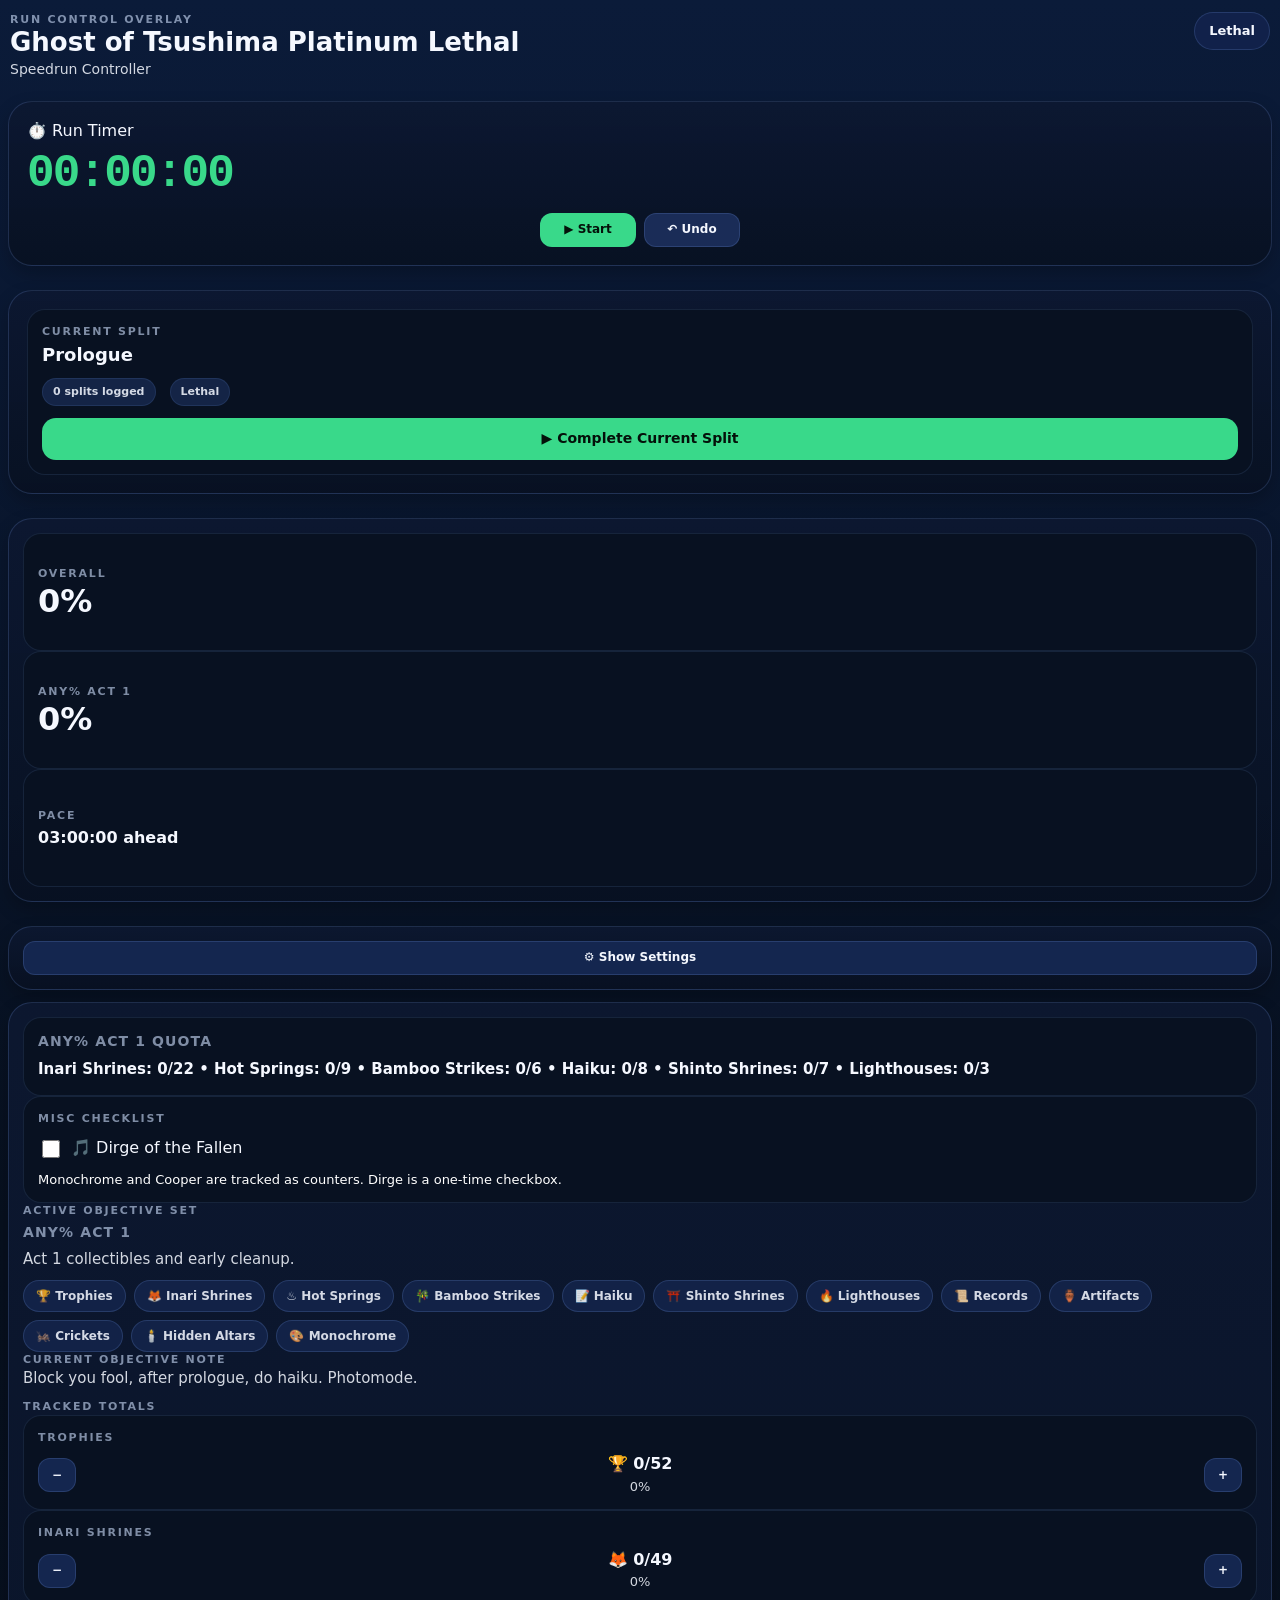
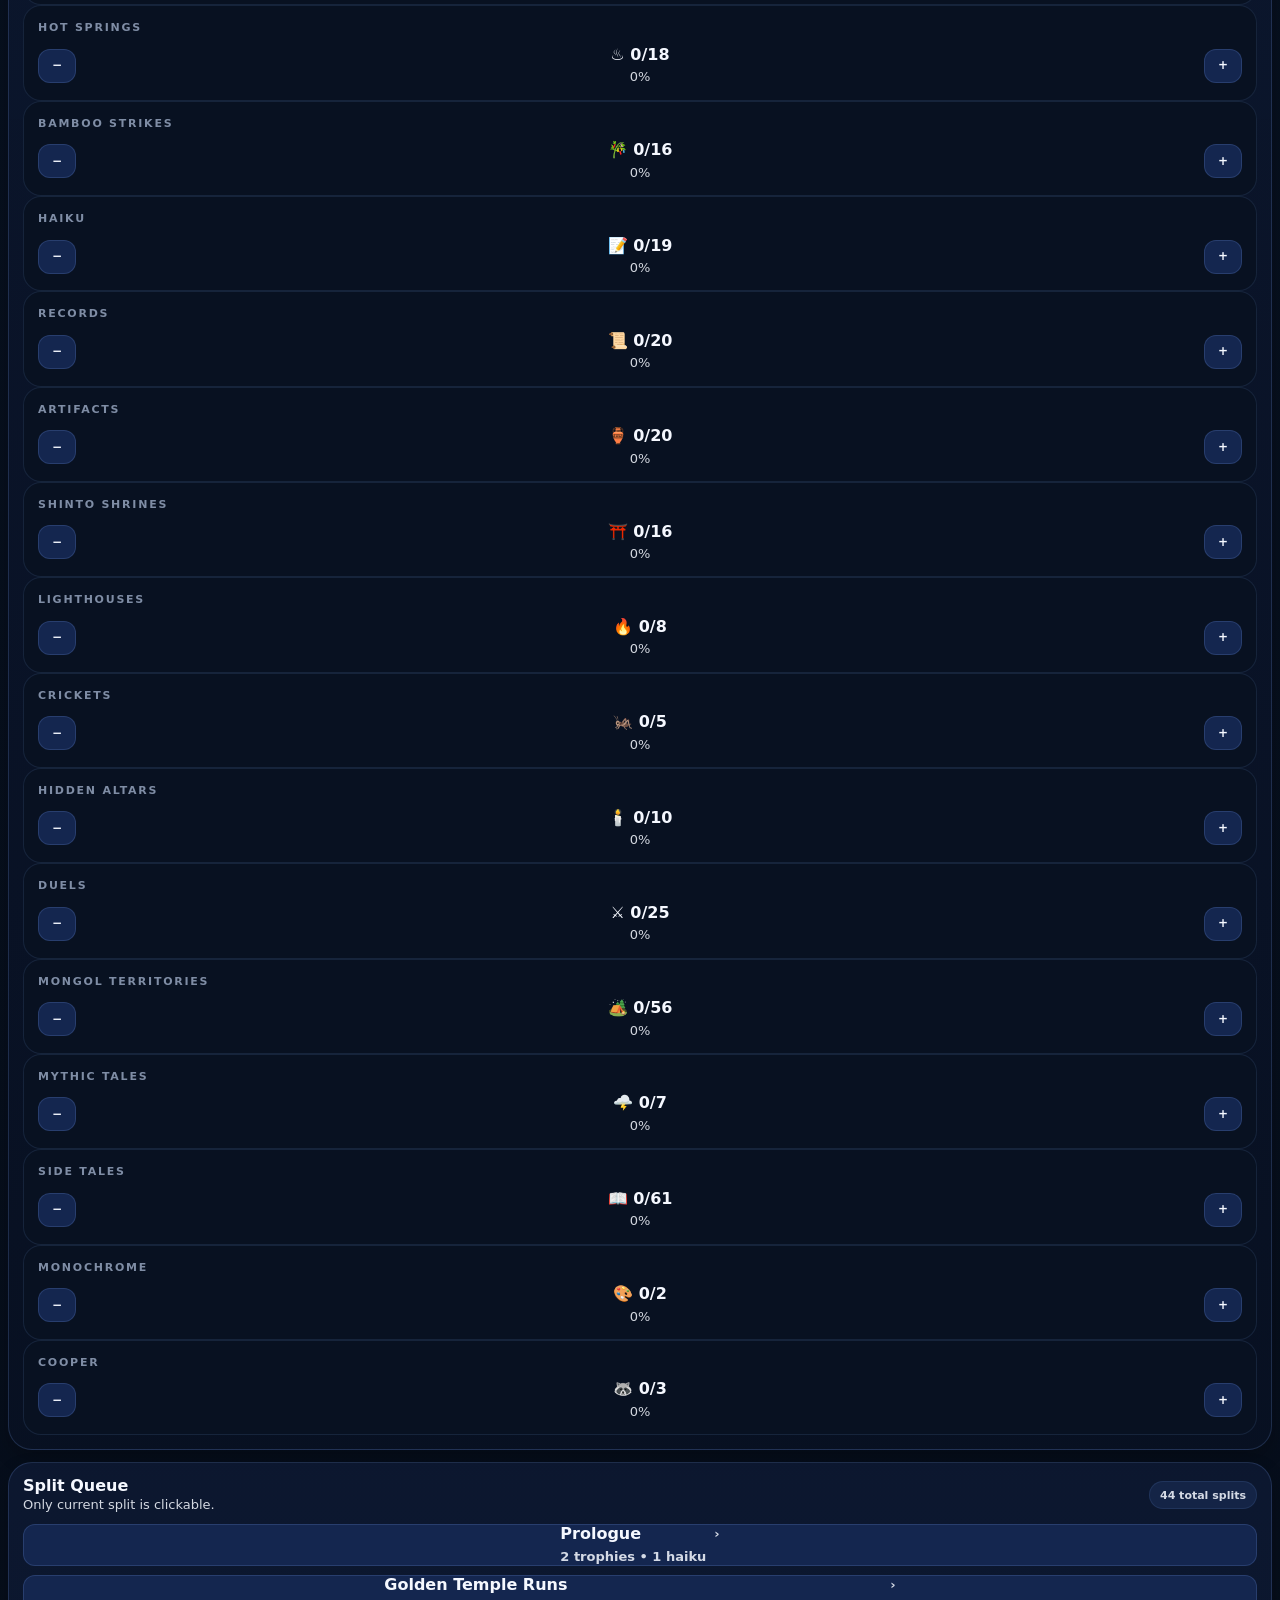
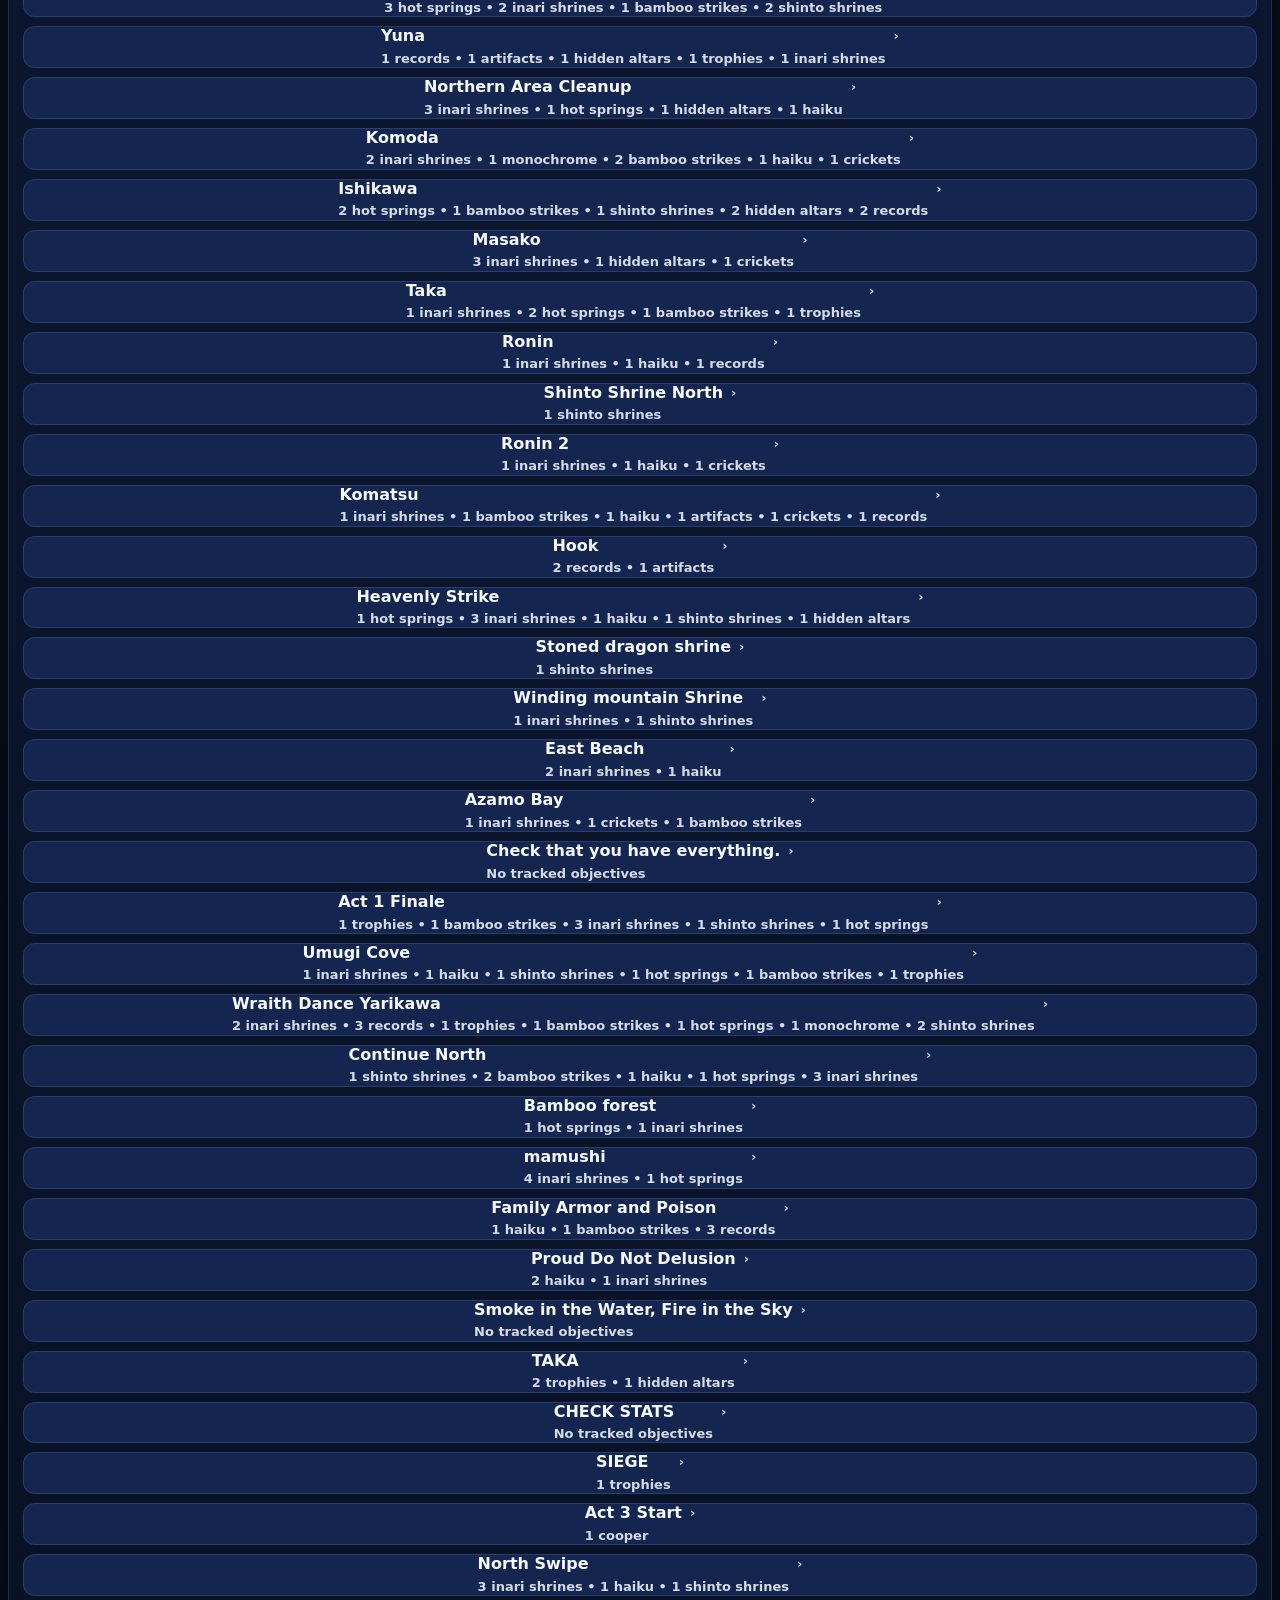
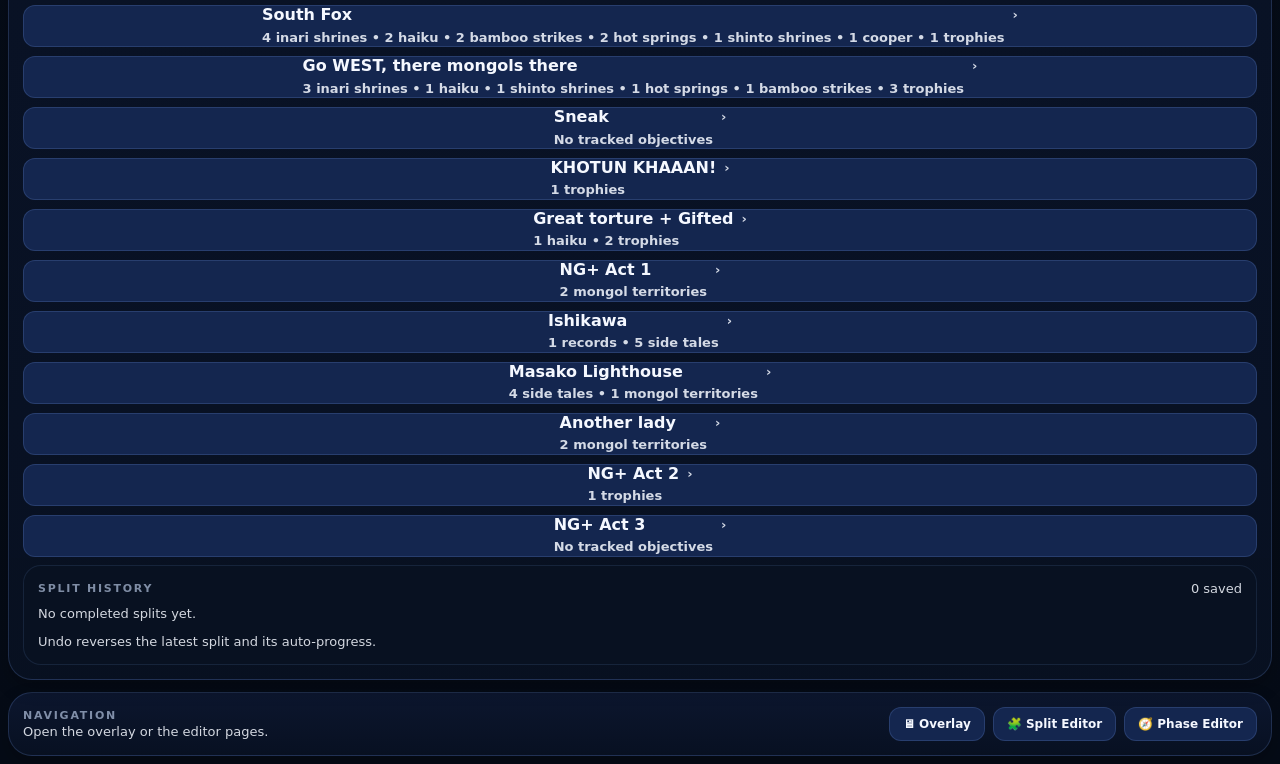
==== commit f2c7cd0b: "Update index.html" ====
--- a/index.html
+++ b/index.html
@@ -8,35 +8,48 @@
   <link rel="stylesheet" href="./styles/layout.css" />
   <link rel="stylesheet" href="./styles/components.css" />
   <link rel="stylesheet" href="./styles/controller.css" />
-  
 </head>
 <body>
   <div class="app">
+    <div class="top">
+      <div>
+        <div class="eyebrow">Run Control Overlay</div>
+        <div class="title">Ghost of Tsushima Platinum Lethal</div>
+        <div class="subtitle">Speedrun Controller</div>
+      </div>
+
       <div id="difficultyBadge" class="badge lethal">Lethal</div>
     </div>
 
     <div class="layout">
       <div class="stack">
-        <div class="panel">
+        <div class="panel" id="timerCard">
           <div class="timerBox">
             <div class="timerLabel">⏱️ Run Timer</div>
             <div id="timer" class="timer">00:00:00</div>
-            <div class="row" style="justify-content:center;margin-top:12px">
+
+            <div class="row" style="justify-content:center;margin-top:12px;gap:8px;">
               <button id="startPauseBtn" class="btn primary">▶ Start</button>
               <button id="undoBtn" class="btn">↶ Undo</button>
             </div>
           </div>
         </div>
 
-        <div class="panel">
+        <div class="panel" id="currentSplitCard">
           <div class="card">
             <div class="eyebrow">Current Split</div>
             <div id="currentSplitLabel" class="mid" style="margin-top:6px">No split</div>
-            <div class="row" style="margin-top:8px">
+
+            <div class="row" style="margin-top:8px;gap:8px;">
               <div id="historyCount" class="pill">0 splits logged</div>
               <div id="modePill" class="pill">Lethal</div>
             </div>
-            <button id="advanceCurrentBtn" class="btn primary full" style="margin-top:12px">
+
+            <button
+              id="advanceCurrentBtn"
+              class="btn primary full"
+              style="margin-top:12px"
+            >
               ▶ Complete Current Split
             </button>
           </div>
@@ -44,19 +57,23 @@
 
         <div class="panel">
           <div class="compact">
-            <div class="card statCard">
+            <div class="card statCard" id="overallCard">
               <div class="eyebrow">Overall</div>
               <div id="overallPercent" class="big">0%</div>
-              <div class="bar"><span id="overallBar" style="width:0%"></span></div>
-            </div>
-            <div class="card statCard">
+              <div class="bar">
+                <span id="overallBar" style="width:0%"></span>
+              </div>
+            </div>
+
+            <div class="card statCard" id="phaseProgressCard">
               <div class="eyebrow" id="actQuotaLabel">Act 1</div>
               <div id="act1SummaryValue" class="big">0%</div>
               <div class="bar">
                 <span id="act1SummaryBar" style="width:0%;background:var(--blue)"></span>
               </div>
             </div>
-            <div class="card statCard">
+
+            <div class="card statCard" id="paceCard">
               <div class="eyebrow">Pace</div>
               <div id="pacePill" class="mid" style="margin-top:6px">On fresh air</div>
             </div>
@@ -123,10 +140,15 @@
 
               <div class="card">
                 <div class="eyebrow">Misc Checklist</div>
-                <label class="row" style="margin-top:10px;justify-content:flex-start;gap:8px;cursor:pointer">
+
+                <label
+                  class="row"
+                  style="margin-top:10px;justify-content:flex-start;gap:8px;cursor:pointer"
+                >
                   <input id="dirgeCheckbox" type="checkbox" />
                   <span>🎵 Dirge of the Fallen</span>
                 </label>
+
                 <div class="subtitle" style="margin-top:10px;color:white">
                   Monochrome and Cooper are tracked as counters. Dirge is a one-time checkbox.
                 </div>
@@ -142,7 +164,9 @@
 
             <div class="objectiveNote">
               <div class="eyebrow">Current Objective Note</div>
-              <div id="currentObjectiveText" class="objectiveText">No note for this split yet.</div>
+              <div id="currentObjectiveText" class="objectiveText">
+                No note for this split yet.
+              </div>
             </div>
 
             <div class="eyebrow" style="margin-top:10px">Tracked Totals</div>
@@ -155,6 +179,7 @@
                 <div class="mid">Split Queue</div>
                 <div class="subtitle">Only current split is clickable.</div>
               </div>
+
               <div id="queuePill" class="pill">0 total splits</div>
             </div>
 
@@ -166,7 +191,9 @@
                   <div class="eyebrow">Split History</div>
                   <div id="historySaved" class="subtitle">0 saved</div>
                 </div>
+
                 <div id="historyList" class="history" style="margin-top:8px"></div>
+
                 <div class="subtitle" style="margin-top:10px">
                   Undo reverses the latest split and its auto-progress.
                 </div>
@@ -181,7 +208,7 @@
       <div class="row between" style="gap:12px;flex-wrap:wrap">
         <div>
           <div class="eyebrow">Navigation</div>
-          <div class="subtitle">Open the overlay or the new editor pages.</div>
+          <div class="subtitle">Open the overlay or the editor pages.</div>
         </div>
 
         <div class="row" style="gap:8px;flex-wrap:wrap">
@@ -191,71 +218,6 @@
         </div>
       </div>
     </footer>
-
-    <div id="splitEditorOverlay" class="overlayModal">
-      <div class="editor">
-        <div class="editorHead">
-          <div>
-            <h2 style="margin:0">Split Editor</h2>
-            <div class="subtitle">
-              Edit split names, notes, phase starts, and auto-progress values.
-            </div>
-          </div>
-          <div class="row">
-            <button id="addSplitEditorBtn" class="btn">＋ Add Split</button>
-            <button id="downloadSplitBackupBtn" class="btn">⬇ Download Split Backup</button>
-            <button id="copySplitBackupBtn" class="btn">📋 Copy Split Backup</button>
-            <button id="resetSplitEditorBtn" class="btn">Reset</button>
-            <button id="closeSplitEditorBtn" class="btn">Close</button>
-          </div>
-        </div>
-
-        <div id="splitEditorGrid" class="editorGrid"></div>
-
-        <div class="editorHead" style="border-top:1px solid var(--border);border-bottom:0;top:auto;bottom:0">
-          <div class="subtitle">Old split JSON stays compatible because phase fields are optional.</div>
-          <button id="saveSplitEditorBtn" class="btn primary">Save Split Setup</button>
-        </div>
-      </div>
-    </div>
-
-    <div id="actsEditorOverlay" class="overlayModal">
-      <div class="editor">
-        <div class="editorHead">
-          <div>
-            <h2 style="margin:0">Acts Editor</h2>
-            <div class="subtitle">
-              Edit phase labels, notes, visible objectives, and quota targets.
-            </div>
-          </div>
-          <div class="row">
-            <button id="addActsEditorBtn" class="btn">＋ Add Phase</button>
-            <button id="exportActsEditorBtn" class="btn">⬇ Export Acts</button>
-            <label class="btn">
-              ⬆ Import Acts
-              <input id="importActsEditorInput" type="file" accept="application/json" hidden />
-            </label>
-            <button id="copyActsEditorBtn" class="btn">📋 Copy Acts</button>
-            <button id="resetActsEditorBtn" class="btn">Reset</button>
-            <button id="closeActsEditorBtn" class="btn">Close</button>
-          </div>
-        </div>
-
-        <div class="editorGrid" style="grid-template-columns: 320px 1fr;">
-          <div class="editorCard">
-            <div class="eyebrow" style="margin-bottom:10px">Phases</div>
-            <div id="actsEditorPhaseList" class="splitList"></div>
-          </div>
-
-          <div id="actsEditorForm"></div>
-        </div>
-
-        <div class="editorHead" style="border-top:1px solid var(--border);border-bottom:0;top:auto;bottom:0">
-          <div class="subtitle">Phase visibility and quotas are edited together here.</div>
-          <button id="saveActsEditorBtn" class="btn primary">Save Acts Setup</button>
-        </div>
-      </div>
-    </div>
   </div>
 
   <script type="module" src="./controller.js"></script>
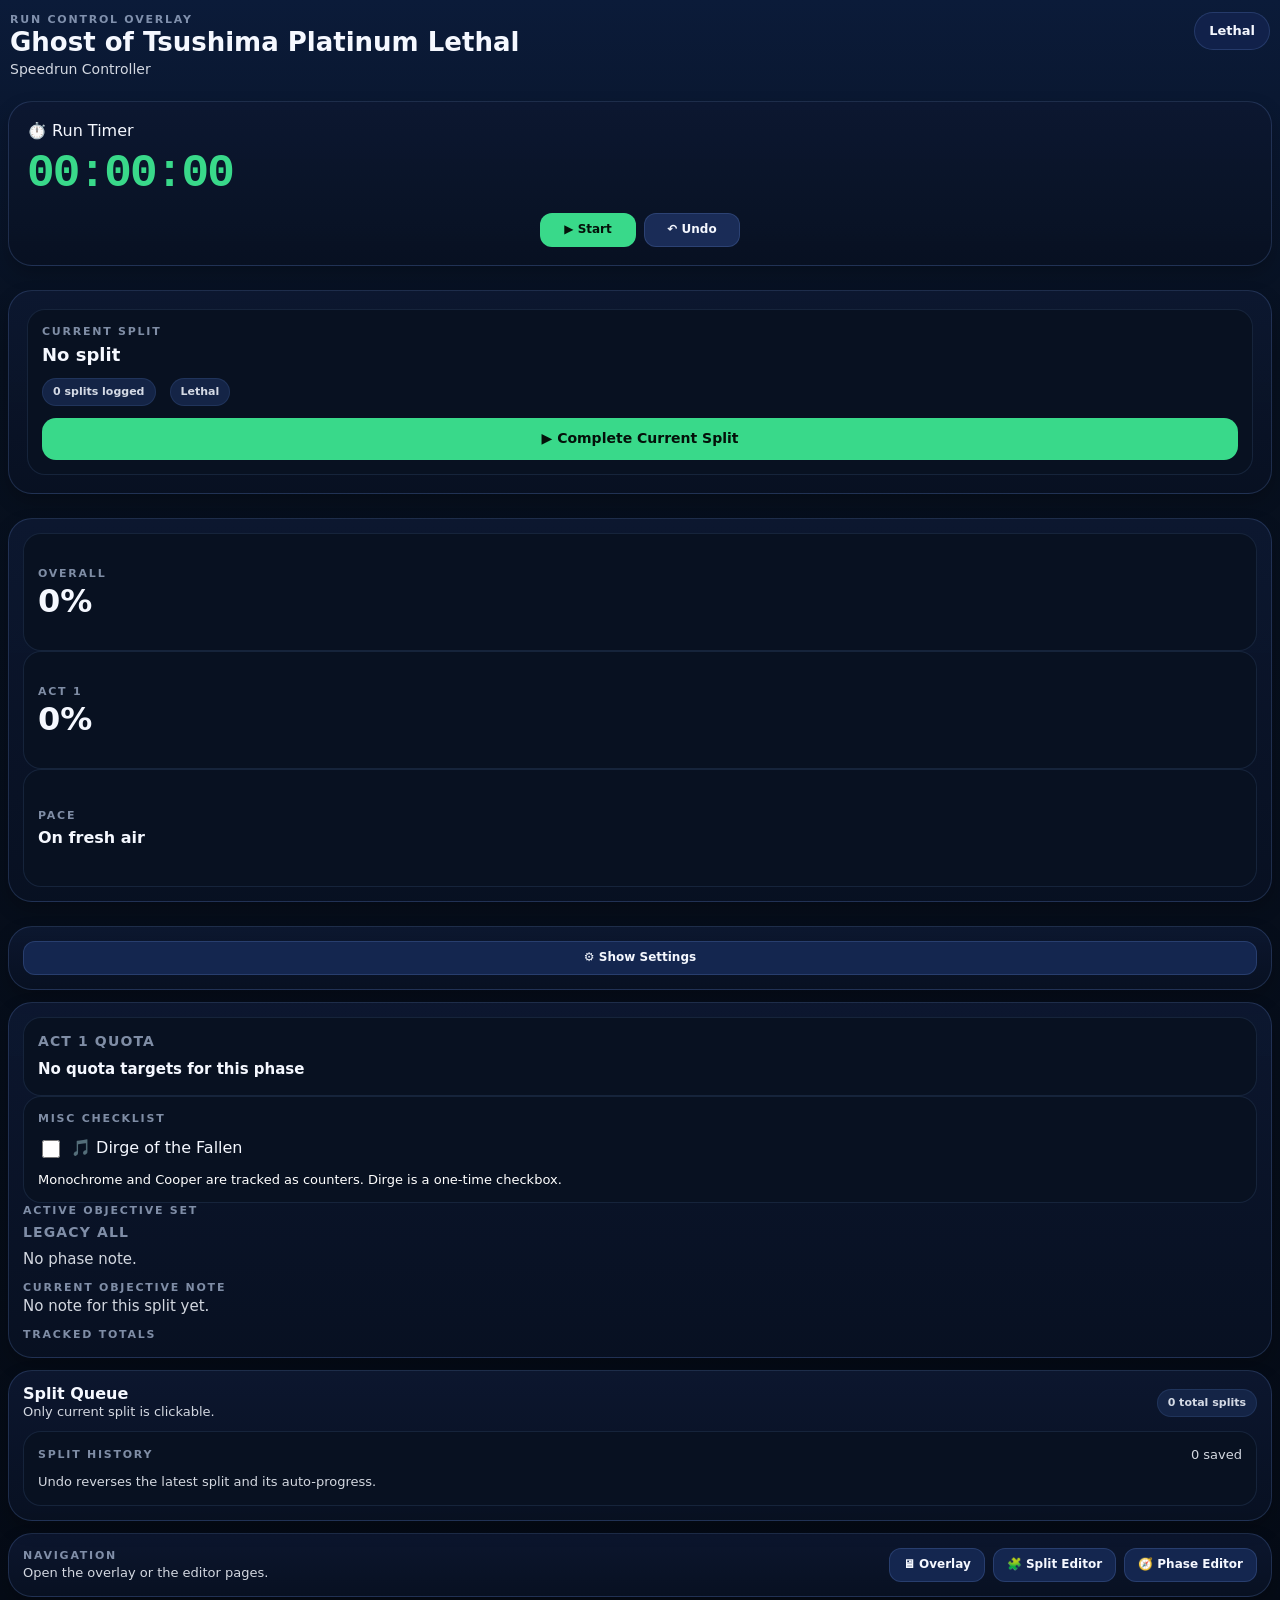
==== commit 226d558d: "Update index.html" ====
--- a/index.html
+++ b/index.html
@@ -14,7 +14,7 @@
     <div class="top">
       <div>
         <div class="eyebrow">Run Control Overlay</div>
-        <div class="title">Ghost of Tsushima Platinum Lethal</div>
+        <div id="runTitle" class="title">Ghost of Tsushima Platinum Lethal</div>
         <div class="subtitle">Speedrun Controller</div>
       </div>
 
@@ -45,11 +45,7 @@
               <div id="modePill" class="pill">Lethal</div>
             </div>
 
-            <button
-              id="advanceCurrentBtn"
-              class="btn primary full"
-              style="margin-top:12px"
-            >
+            <button id="advanceCurrentBtn" class="btn primary full" style="margin-top:12px">
               ▶ Complete Current Split
             </button>
           </div>
@@ -86,7 +82,7 @@
           <div id="settingsPanel" class="settings" hidden>
             <div class="eyebrow" style="margin-bottom:10px">Run Data</div>
 
-            <div class="row" style="flex-wrap:wrap;gap:8px">
+            <div class="row" style="flex-wrap:wrap;gap:8px;">
               <button id="exportTimesBtn" class="btn">⬇ Times</button>
 
               <label class="btn">
@@ -102,10 +98,30 @@
               <button id="resetBtn" class="btn danger">↺ Reset</button>
             </div>
 
-            <div class="debugDock" style="margin-top:14px">
+            <div class="card" style="margin-top:14px;">
+              <div class="eyebrow">Practice Timer Start</div>
+              <div class="subtitle" style="margin-top:6px;">
+                Set a custom elapsed time for practice or testing. Format: HH:MM:SS
+              </div>
+
+              <div class="row" style="margin-top:12px;gap:8px;flex-wrap:wrap;">
+                <input
+                  id="practiceStartTimeInput"
+                  type="text"
+                  inputmode="numeric"
+                  placeholder="07:00:00"
+                  value="00:00:00"
+                  style="max-width:180px;"
+                />
+                <button id="setStartTimeBtn" class="btn">Set Time</button>
+                <button id="resetStartTimeBtn" class="btn">Reset to 00:00:00</button>
+              </div>
+            </div>
+
+            <div class="debugDock" style="margin-top:14px;">
               <div class="eyebrow" style="margin-bottom:10px">Debug</div>
 
-              <div class="row" style="flex-wrap:wrap;gap:8px">
+              <div class="row" style="flex-wrap:wrap;gap:8px;">
                 <button id="debugToggle" class="btn">🐞 Show Debug</button>
                 <button id="debugClear" class="btn">Clear Logs</button>
                 <button id="debugCopy" class="btn">Copy Snapshot</button>
@@ -141,15 +157,12 @@
               <div class="card">
                 <div class="eyebrow">Misc Checklist</div>
 
-                <label
-                  class="row"
-                  style="margin-top:10px;justify-content:flex-start;gap:8px;cursor:pointer"
-                >
+                <label class="row" style="margin-top:10px;justify-content:flex-start;gap:8px;cursor:pointer;">
                   <input id="dirgeCheckbox" type="checkbox" />
                   <span>🎵 Dirge of the Fallen</span>
                 </label>
 
-                <div class="subtitle" style="margin-top:10px;color:white">
+                <div class="subtitle" style="margin-top:10px;color:white;">
                   Monochrome and Cooper are tracked as counters. Dirge is a one-time checkbox.
                 </div>
               </div>
@@ -164,9 +177,7 @@
 
             <div class="objectiveNote">
               <div class="eyebrow">Current Objective Note</div>
-              <div id="currentObjectiveText" class="objectiveText">
-                No note for this split yet.
-              </div>
+              <div id="currentObjectiveText" class="objectiveText">No note for this split yet.</div>
             </div>
 
             <div class="eyebrow" style="margin-top:10px">Tracked Totals</div>
@@ -174,7 +185,7 @@
           </div>
 
           <div class="panel">
-            <div class="row between" style="margin-bottom:10px">
+            <div class="row between" style="margin-bottom:10px;">
               <div>
                 <div class="mid">Split Queue</div>
                 <div class="subtitle">Only current split is clickable.</div>
@@ -194,7 +205,7 @@
 
                 <div id="historyList" class="history" style="margin-top:8px"></div>
 
-                <div class="subtitle" style="margin-top:10px">
+                <div class="subtitle" style="margin-top:10px;">
                   Undo reverses the latest split and its auto-progress.
                 </div>
               </div>
@@ -204,14 +215,14 @@
       </div>
     </div>
 
-    <footer class="panel" style="margin-top:12px">
-      <div class="row between" style="gap:12px;flex-wrap:wrap">
+    <footer class="panel" style="margin-top:12px;">
+      <div class="row between" style="gap:12px;flex-wrap:wrap;">
         <div>
           <div class="eyebrow">Navigation</div>
           <div class="subtitle">Open the overlay or the editor pages.</div>
         </div>
 
-        <div class="row" style="gap:8px;flex-wrap:wrap">
+        <div class="row" style="gap:8px;flex-wrap:wrap;">
           <a href="./overlay.html" class="btn">🖥 Overlay</a>
           <a href="./splits.html" class="btn">🧩 Split Editor</a>
           <a href="./phases.html" class="btn">🧭 Phase Editor</a>
